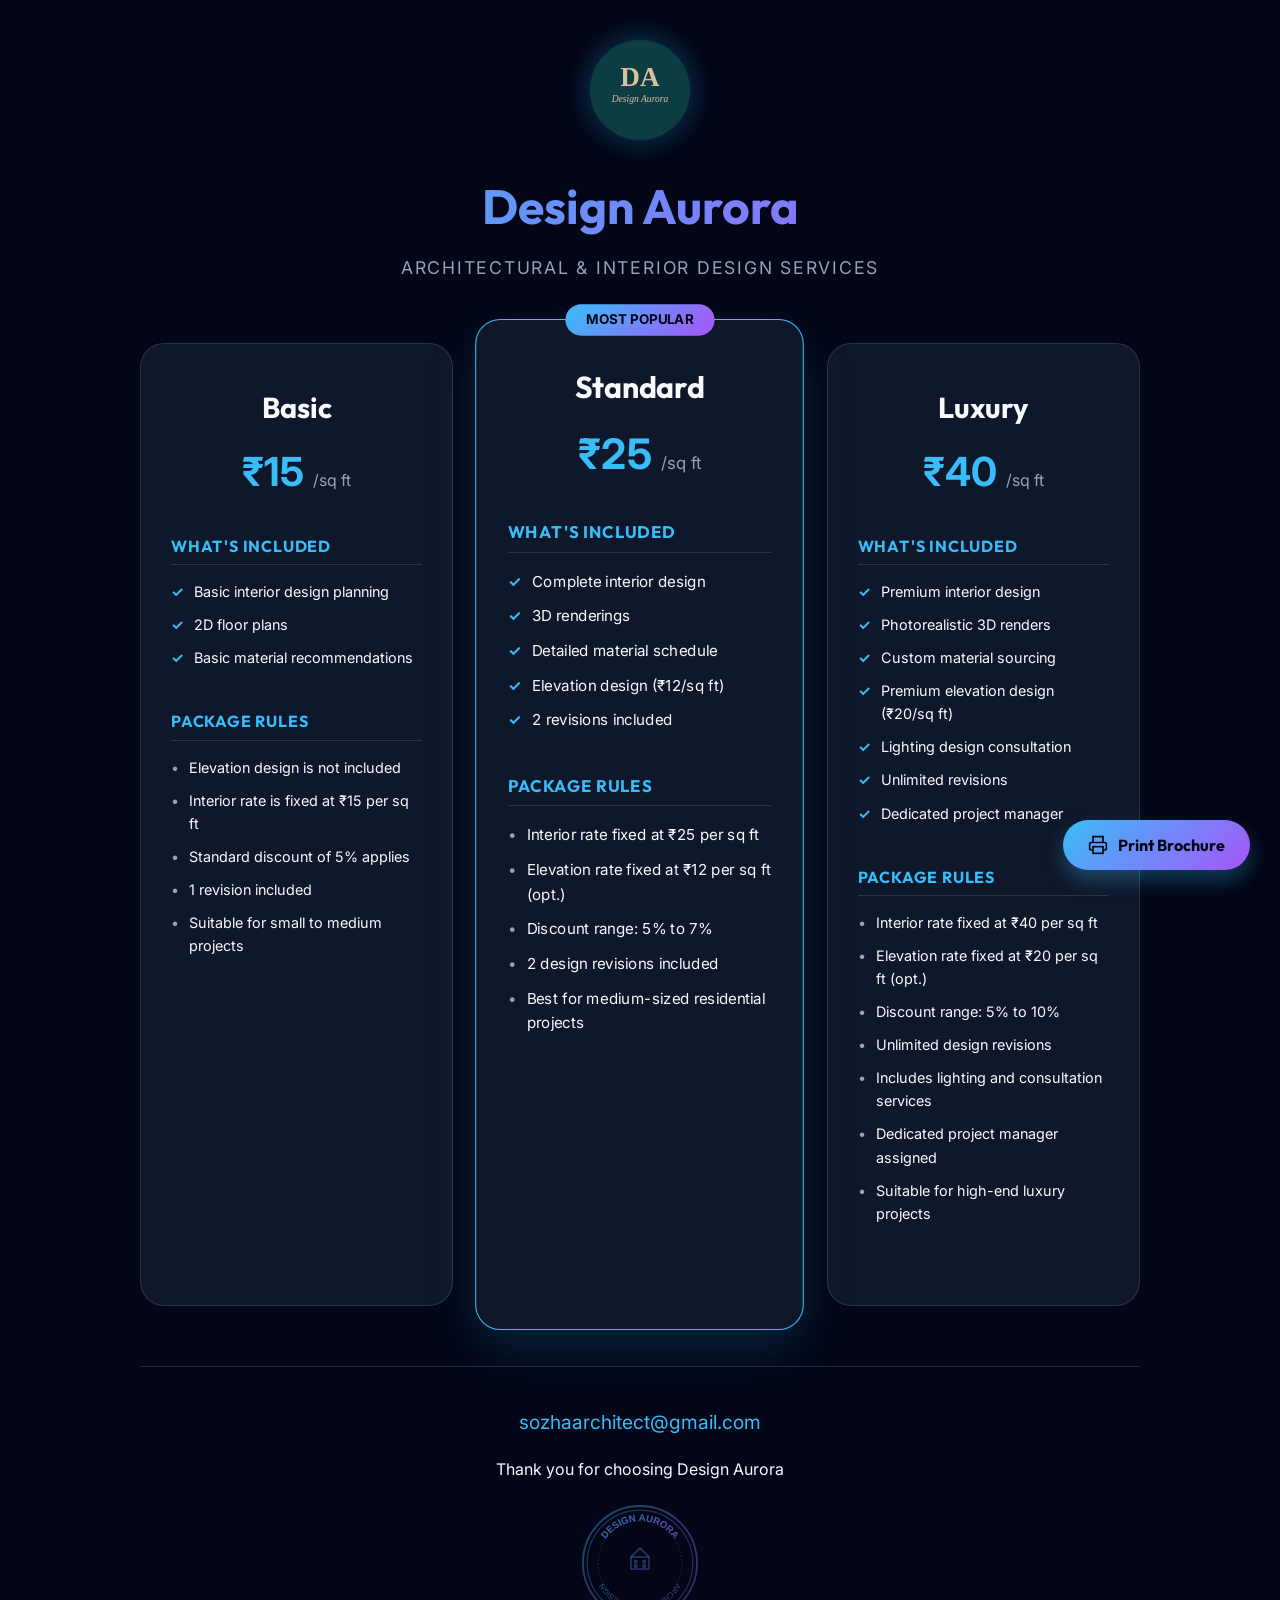
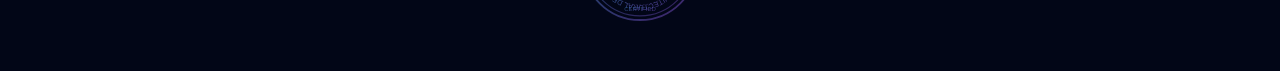
==== brochure.html @ f3044849 "Add files via upload" ====
<!DOCTYPE html>
<html lang="en">

<head>
    <meta charset="UTF-8">
    <meta name="viewport" content="width=device-width, initial-scale=1.0">
    <title>Design Service Packages | Design Aurora</title>
    <link
        href="https://fonts.googleapis.com/css2?family=Inter:wght@300;400;500;600;700&family=Outfit:wght@400;600;700&display=swap"
        rel="stylesheet">
    <style>
        :root {
            --primary: #38bdf8;
            --primary-dark: #0c4a6e;
            --secondary: #a855f7;
            --accent: #fbbf24;
            --bg: #020617;
            --card-bg: #0f172a;
            --text: #f8fafc;
            --text-soft: #94a3b8;
            --border: rgba(148, 163, 184, 0.2);
        }

        * {
            box-sizing: border-box;
            margin: 0;
            padding: 0;
        }

        body {
            font-family: 'Inter', sans-serif;
            background-color: var(--bg);
            color: var(--text);
            line-height: 1.6;
            padding: 40px 20px;
        }

        h1,
        h2,
        h3,
        h4 {
            font-family: 'Outfit', sans-serif;
            font-weight: 700;
        }

        .container {
            max-width: 1000px;
            margin: 0 auto;
        }

        .header {
            text-align: center;
            margin-bottom: 60px;
        }

        .logo {
            width: 100px;
            height: 100px;
            background: #0c3d42;
            border-radius: 50%;
            padding: 10px;
            margin-bottom: 20px;
            box-shadow: 0 0 30px rgba(56, 189, 248, 0.3);
        }

        .brand-title {
            font-size: 3rem;
            background: linear-gradient(135deg, var(--primary), var(--secondary));
            -webkit-background-clip: text;
            background-clip: text;
            -webkit-text-fill-color: transparent;
            margin-bottom: 10px;
        }

        .brand-subtitle {
            color: var(--text-soft);
            font-size: 1.1rem;
            letter-spacing: 0.1em;
            text-transform: uppercase;
        }

        .packages-grid {
            display: grid;
            grid-template-columns: repeat(3, 1fr);
            gap: 30px;
            margin-bottom: 60px;
        }

        .package-card {
            background: var(--card-bg);
            border: 1px solid var(--border);
            border-radius: 24px;
            padding: 40px 30px;
            position: relative;
            transition: transform 0.3s ease, box-shadow 0.3s ease;
            display: flex;
            flex-direction: column;
        }

        .package-card.featured {
            border-color: var(--primary);
            box-shadow: 0 20px 50px rgba(56, 189, 248, 0.15);
            transform: scale(1.05);
            z-index: 1;
        }

        .package-badge {
            position: absolute;
            top: -15px;
            left: 50%;
            transform: translateX(-50%);
            background: linear-gradient(135deg, var(--primary), var(--secondary));
            color: var(--bg);
            padding: 5px 20px;
            border-radius: 20px;
            font-size: 0.8rem;
            font-weight: 700;
            text-transform: uppercase;
        }

        .package-name {
            font-size: 1.8rem;
            margin-bottom: 10px;
            text-align: center;
        }

        .package-price {
            font-size: 2.5rem;
            font-weight: 700;
            text-align: center;
            margin-bottom: 30px;
            color: var(--primary);
        }

        .package-price span {
            font-size: 1rem;
            color: var(--text-soft);
            font-weight: 400;
        }

        .section-title {
            font-size: 1rem;
            color: var(--primary);
            text-transform: uppercase;
            letter-spacing: 0.05em;
            margin-bottom: 15px;
            border-bottom: 1px solid var(--border);
            padding-bottom: 5px;
        }

        .features-list,
        .rules-list {
            list-style: none;
            margin-bottom: 30px;
        }

        .features-list li,
        .rules-list li {
            font-size: 0.9rem;
            margin-bottom: 10px;
            display: flex;
            align-items: flex-start;
            gap: 10px;
        }

        .features-list li::before {
            content: '✓';
            color: var(--primary);
            font-weight: 700;
        }

        .rules-list li::before {
            content: '•';
            color: var(--text-soft);
        }

        .footer-info {
            text-align: center;
            padding-top: 40px;
            border-top: 1px solid var(--border);
        }

        .contact-email {
            font-size: 1.2rem;
            color: var(--primary);
            margin-bottom: 20px;
        }

        .stamp {
            width: 120px;
            margin-top: 20px;
            opacity: 0.8;
        }

        @media (max-width: 900px) {
            .packages-grid {
                grid-template-columns: 1fr;
                gap: 40px;
            }

            .package-card.featured {
                transform: none;
            }
        }

        @media print {
            @page {
                size: A4 landscape;
                margin: 10mm;
            }

            body {
                background-color: white;
                color: black;
                padding: 0;
                -webkit-print-color-adjust: exact;
                print-color-adjust: exact;
            }

            .container {
                max-width: 100%;
                margin: 0;
            }

            .header {
                margin-bottom: 30px;
            }

            .packages-grid {
                display: grid !important;
                grid-template-columns: repeat(3, 1fr) !important;
                gap: 20px !important;
                margin-bottom: 30px;
            }

            .package-card {
                background: #f8fafc !important;
                border: 1px solid #e2e8f0 !important;
                break-inside: avoid;
                padding: 30px 20px !important;
                transform: none !important;
                box-shadow: none !important;
            }

            .brand-title {
                -webkit-text-fill-color: #0c4a6e !important;
                color: #0c4a6e !important;
                background: none !important;
                font-size: 2.5rem;
            }

            .package-price {
                color: #38bdf8 !important;
            }

            .package-badge {
                background: #38bdf8 !important;
                color: white !important;
                border: none;
            }

            .logo {
                box-shadow: none !important;
                background: #0c3d42 !important;
                -webkit-print-color-adjust: exact;
                print-color-adjust: exact;
            }

            .print-button {
                display: none !important;
            }
        }

        /* Interactive Print Button */
        .print-button {
            position: fixed;
            bottom: 30px;
            right: 30px;
            background: linear-gradient(135deg, var(--primary), var(--secondary));
            color: var(--bg);
            border: none;
            padding: 15px 25px;
            border-radius: 50px;
            font-family: 'Outfit', sans-serif;
            font-weight: 700;
            font-size: 1rem;
            cursor: pointer;
            box-shadow: 0 10px 20px rgba(56, 189, 248, 0.3);
            display: flex;
            align-items: center;
            gap: 10px;
            z-index: 100;
            transition: transform 0.2s;
        }

        .print-button:hover {
            transform: scale(1.05);
        }

        .print-button svg {
            width: 20px;
            height: 20px;
        }
    </style>
</head>

<body>
    <div class="container">
        <header class="header">
            <img src="logo.svg" alt="Design Aurora" class="logo">
            <h1 class="brand-title">Design Aurora</h1>
            <p class="brand-subtitle">Architectural & Interior Design Services</p>
        </header>

        <div class="packages-grid">
            <!-- Basic Package -->
            <div class="package-card">
                <h2 class="package-name">Basic</h2>
                <div class="package-price">₹15 <span>/sq ft</span></div>

                <h3 class="section-title">What's Included</h3>
                <ul class="features-list">
                    <li>Basic interior design planning</li>
                    <li>2D floor plans</li>
                    <li>Basic material recommendations</li>
                </ul>

                <h3 class="section-title">Package Rules</h3>
                <ul class="rules-list">
                    <li>Elevation design is not included</li>
                    <li>Interior rate is fixed at ₹15 per sq ft</li>
                    <li>Standard discount of 5% applies</li>
                    <li>1 revision included</li>
                    <li>Suitable for small to medium projects</li>
                </ul>
            </div>

            <!-- Standard Package -->
            <div class="package-card featured">
                <div class="package-badge">Most Popular</div>
                <h2 class="package-name">Standard</h2>
                <div class="package-price">₹25 <span>/sq ft</span></div>

                <h3 class="section-title">What's Included</h3>
                <ul class="features-list">
                    <li>Complete interior design</li>
                    <li>3D renderings</li>
                    <li>Detailed material schedule</li>
                    <li>Elevation design (₹12/sq ft)</li>
                    <li>2 revisions included</li>
                </ul>

                <h3 class="section-title">Package Rules</h3>
                <ul class="rules-list">
                    <li>Interior rate fixed at ₹25 per sq ft</li>
                    <li>Elevation rate fixed at ₹12 per sq ft (opt.)</li>
                    <li>Discount range: 5% to 7%</li>
                    <li>2 design revisions included</li>
                    <li>Best for medium-sized residential projects</li>
                </ul>
            </div>

            <!-- Luxury Package -->
            <div class="package-card">
                <h2 class="package-name">Luxury</h2>
                <div class="package-price">₹40 <span>/sq ft</span></div>

                <h3 class="section-title">What's Included</h3>
                <ul class="features-list">
                    <li>Premium interior design</li>
                    <li>Photorealistic 3D renders</li>
                    <li>Custom material sourcing</li>
                    <li>Premium elevation design (₹20/sq ft)</li>
                    <li>Lighting design consultation</li>
                    <li>Unlimited revisions</li>
                    <li>Dedicated project manager</li>
                </ul>

                <h3 class="section-title">Package Rules</h3>
                <ul class="rules-list">
                    <li>Interior rate fixed at ₹40 per sq ft</li>
                    <li>Elevation rate fixed at ₹20 per sq ft (opt.)</li>
                    <li>Discount range: 5% to 10%</li>
                    <li>Unlimited design revisions</li>
                    <li>Includes lighting and consultation services</li>
                    <li>Dedicated project manager assigned</li>
                    <li>Suitable for high-end luxury projects</li>
                </ul>
            </div>
        </div>

        <footer class="footer-info">
            <p class="contact-email">sozhaarchitect@gmail.com</p>
            <p>Thank you for choosing Design Aurora</p>
            <img src="stamp.svg" alt="Official Stamp" class="stamp">
        </footer>
    </div>
    <button class="print-button" onclick="window.print()">
        <svg viewBox="0 0 24 24" fill="none" stroke="currentColor" stroke-width="2">
            <polyline points="6 9 6 2 18 2 18 9"></polyline>
            <path d="M6 18H4a2 2 0 0 1-2-2v-5a2 2 0 0 1 2-2h16a2 2 0 0 1 2 2v5a2 2 0 0 1-2 2h-2"></path>
            <rect x="6" y="14" width="12" height="8"></rect>
        </svg>
        Print Brochure
    </button>
</body>

</html>
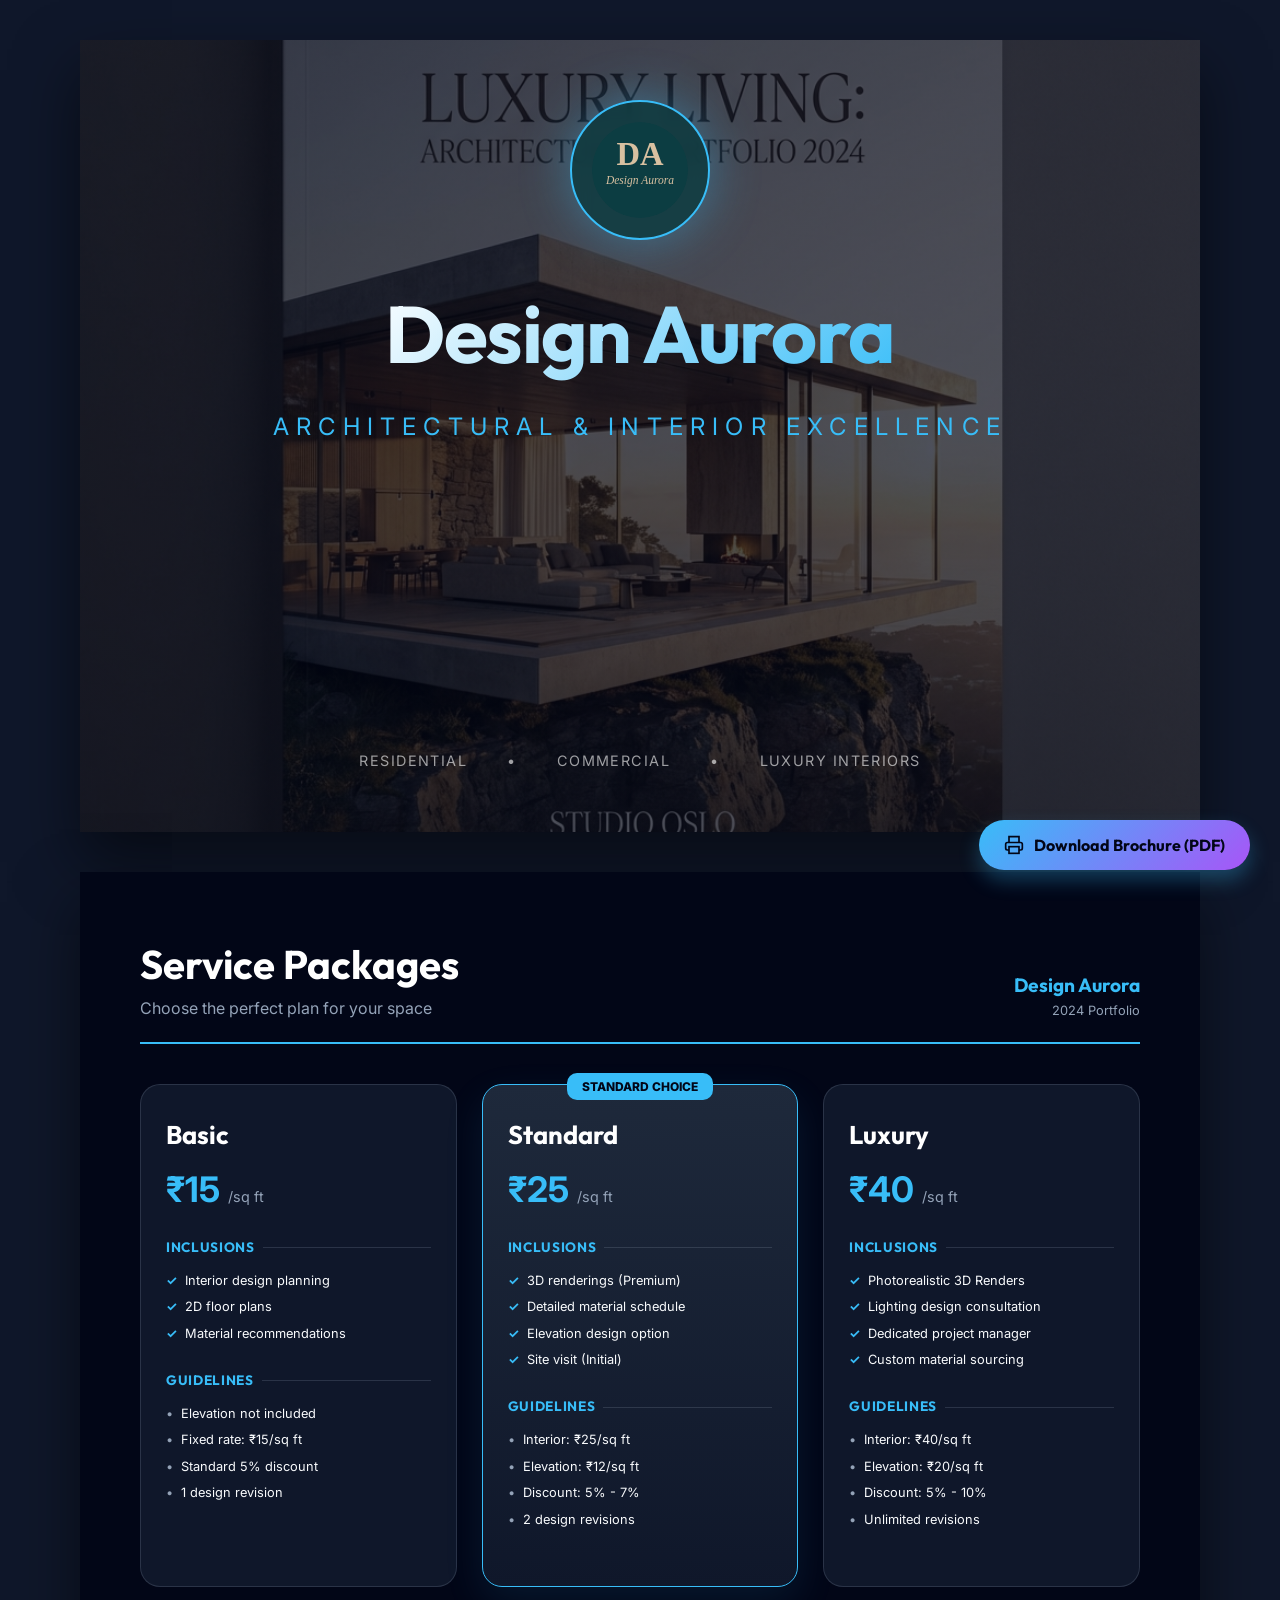
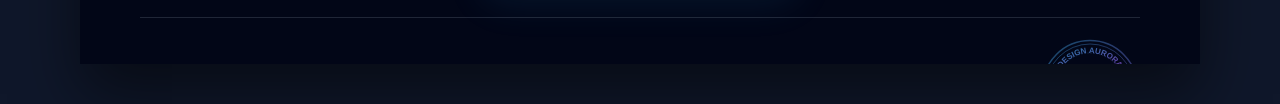
==== commit 9cf6b0bc: "Add files via upload" ====
--- a/brochure.html
+++ b/brochure.html
@@ -19,6 +19,8 @@
             --text: #f8fafc;
             --text-soft: #94a3b8;
             --border: rgba(148, 163, 184, 0.2);
+            --page-width: 1120px;
+            /* Optimized for landscape ratio */
         }
 
         * {
@@ -29,10 +31,9 @@
 
         body {
             font-family: 'Inter', sans-serif;
-            background-color: var(--bg);
+            background-color: #0f172a;
             color: var(--text);
             line-height: 1.6;
-            padding: 40px 20px;
         }
 
         h1,
@@ -43,124 +44,193 @@
             font-weight: 700;
         }
 
-        .container {
-            max-width: 1000px;
-            margin: 0 auto;
-        }
-
-        .header {
+        /* Page Structure */
+        .page {
+            width: var(--page-width);
+            height: 792px;
+            /* Fixed height for A4 Landscape ratio */
+            margin: 40px auto;
+            background-color: var(--bg);
+            position: relative;
+            overflow: hidden;
+            box-shadow: 0 30px 60px rgba(0, 0, 0, 0.5);
+            display: flex;
+            flex-direction: column;
+        }
+
+        /* Page 1: Cover */
+        .cover-page {
+            background: linear-gradient(rgba(2, 6, 23, 0.7), rgba(2, 6, 23, 0.7)), url('cover.png');
+            background-size: cover;
+            background-position: center;
+            display: flex;
+            flex-direction: column;
+            justify-content: center;
+            align-items: center;
             text-align: center;
-            margin-bottom: 60px;
-        }
-
-        .logo {
-            width: 100px;
-            height: 100px;
-            background: #0c3d42;
+            color: white;
+            padding: 60px;
+        }
+
+        .cover-logo {
+            width: 140px;
+            height: 140px;
+            background: rgba(12, 61, 66, 0.8);
+            backdrop-filter: blur(10px);
             border-radius: 50%;
-            padding: 10px;
-            margin-bottom: 20px;
-            box-shadow: 0 0 30px rgba(56, 189, 248, 0.3);
-        }
-
-        .brand-title {
-            font-size: 3rem;
-            background: linear-gradient(135deg, var(--primary), var(--secondary));
+            padding: 20px;
+            margin-bottom: 30px;
+            border: 2px solid var(--primary);
+            box-shadow: 0 0 50px rgba(56, 189, 248, 0.4);
+        }
+
+        .cover-title {
+            font-size: 5rem;
+            margin-bottom: 10px;
+            background: linear-gradient(135deg, #fff, var(--primary));
             -webkit-background-clip: text;
             background-clip: text;
             -webkit-text-fill-color: transparent;
-            margin-bottom: 10px;
-        }
-
-        .brand-subtitle {
-            color: var(--text-soft);
-            font-size: 1.1rem;
+            letter-spacing: -0.02em;
+        }
+
+        .cover-subtitle {
+            font-size: 1.5rem;
+            color: var(--primary);
+            text-transform: uppercase;
+            letter-spacing: 0.3em;
+            font-weight: 400;
+            margin-bottom: 40px;
+        }
+
+        .cover-footer {
+            margin-top: auto;
+            display: flex;
+            gap: 40px;
+            font-size: 0.9rem;
+            color: rgba(255, 255, 255, 0.6);
             letter-spacing: 0.1em;
             text-transform: uppercase;
+        }
+
+        /* Page 2: Content */
+        .content-page {
+            padding: 60px;
+            justify-content: flex-start;
+        }
+
+        .content-header {
+            text-align: left;
+            margin-bottom: 40px;
+            border-bottom: 2px solid var(--primary);
+            padding-bottom: 20px;
+            display: flex;
+            justify-content: space-between;
+            align-items: flex-end;
+        }
+
+        .content-header h2 {
+            font-size: 2.5rem;
+            color: white;
+        }
+
+        .content-header .brand-small {
+            text-align: right;
+        }
+
+        .content-header .brand-small h3 {
+            color: var(--primary);
+            font-size: 1.2rem;
         }
 
         .packages-grid {
             display: grid;
             grid-template-columns: repeat(3, 1fr);
-            gap: 30px;
-            margin-bottom: 60px;
+            gap: 25px;
+            flex-grow: 1;
         }
 
         .package-card {
             background: var(--card-bg);
             border: 1px solid var(--border);
-            border-radius: 24px;
-            padding: 40px 30px;
+            border-radius: 20px;
+            padding: 30px 25px;
             position: relative;
-            transition: transform 0.3s ease, box-shadow 0.3s ease;
             display: flex;
             flex-direction: column;
+            transition: transform 0.3s ease;
         }
 
         .package-card.featured {
             border-color: var(--primary);
-            box-shadow: 0 20px 50px rgba(56, 189, 248, 0.15);
-            transform: scale(1.05);
-            z-index: 1;
+            background: linear-gradient(to bottom, #1e293b, #0f172a);
+            box-shadow: 0 15px 40px rgba(56, 189, 248, 0.1);
         }
 
         .package-badge {
             position: absolute;
-            top: -15px;
+            top: -12px;
             left: 50%;
             transform: translateX(-50%);
-            background: linear-gradient(135deg, var(--primary), var(--secondary));
+            background: var(--primary);
             color: var(--bg);
-            padding: 5px 20px;
-            border-radius: 20px;
-            font-size: 0.8rem;
+            padding: 4px 15px;
+            border-radius: 10px;
+            font-size: 0.75rem;
+            font-weight: 800;
+            text-transform: uppercase;
+        }
+
+        .package-name {
+            font-size: 1.6rem;
+            margin-bottom: 5px;
+            color: white;
+        }
+
+        .package-price {
+            font-size: 2.2rem;
             font-weight: 700;
-            text-transform: uppercase;
-        }
-
-        .package-name {
-            font-size: 1.8rem;
-            margin-bottom: 10px;
-            text-align: center;
-        }
-
-        .package-price {
-            font-size: 2.5rem;
-            font-weight: 700;
-            text-align: center;
-            margin-bottom: 30px;
+            margin-bottom: 20px;
             color: var(--primary);
         }
 
         .package-price span {
-            font-size: 1rem;
+            font-size: 0.9rem;
             color: var(--text-soft);
             font-weight: 400;
         }
 
         .section-title {
-            font-size: 1rem;
+            font-size: 0.85rem;
             color: var(--primary);
             text-transform: uppercase;
             letter-spacing: 0.05em;
-            margin-bottom: 15px;
-            border-bottom: 1px solid var(--border);
-            padding-bottom: 5px;
+            margin-bottom: 12px;
+            display: flex;
+            align-items: center;
+            gap: 8px;
+        }
+
+        .section-title::after {
+            content: '';
+            flex-grow: 1;
+            height: 1px;
+            background: var(--border);
         }
 
         .features-list,
         .rules-list {
             list-style: none;
-            margin-bottom: 30px;
+            margin-bottom: 20px;
         }
 
         .features-list li,
         .rules-list li {
-            font-size: 0.9rem;
-            margin-bottom: 10px;
+            font-size: 0.8rem;
+            margin-bottom: 6px;
             display: flex;
             align-items: flex-start;
-            gap: 10px;
+            gap: 8px;
         }
 
         .features-list li::before {
@@ -175,95 +245,55 @@
         }
 
         .footer-info {
-            text-align: center;
-            padding-top: 40px;
+            margin-top: 30px;
+            padding-top: 20px;
             border-top: 1px solid var(--border);
+            display: flex;
+            justify-content: space-between;
+            align-items: center;
+        }
+
+        .contact-details {
+            font-size: 0.9rem;
         }
 
         .contact-email {
-            font-size: 1.2rem;
-            color: var(--primary);
-            margin-bottom: 20px;
+            color: var(--primary);
+            font-weight: 600;
         }
 
         .stamp {
-            width: 120px;
-            margin-top: 20px;
+            width: 100px;
             opacity: 0.8;
         }
 
-        @media (max-width: 900px) {
-            .packages-grid {
-                grid-template-columns: 1fr;
-                gap: 40px;
-            }
-
-            .package-card.featured {
-                transform: none;
-            }
-        }
-
+        /* Print Specifics */
         @media print {
             @page {
                 size: A4 landscape;
-                margin: 10mm;
+                margin: 0;
             }
 
             body {
-                background-color: white;
-                color: black;
+                background: white;
+                margin: 0;
                 padding: 0;
+            }
+
+            .page {
+                margin: 0;
+                width: 100%;
+                height: 100vh;
+                box-shadow: none;
+                break-after: page;
                 -webkit-print-color-adjust: exact;
                 print-color-adjust: exact;
             }
 
-            .container {
-                max-width: 100%;
-                margin: 0;
-            }
-
-            .header {
-                margin-bottom: 30px;
-            }
-
-            .packages-grid {
-                display: grid !important;
-                grid-template-columns: repeat(3, 1fr) !important;
-                gap: 20px !important;
-                margin-bottom: 30px;
-            }
-
-            .package-card {
-                background: #f8fafc !important;
-                border: 1px solid #e2e8f0 !important;
-                break-inside: avoid;
-                padding: 30px 20px !important;
-                transform: none !important;
-                box-shadow: none !important;
-            }
-
-            .brand-title {
-                -webkit-text-fill-color: #0c4a6e !important;
-                color: #0c4a6e !important;
-                background: none !important;
-                font-size: 2.5rem;
-            }
-
-            .package-price {
-                color: #38bdf8 !important;
-            }
-
-            .package-badge {
-                background: #38bdf8 !important;
-                color: white !important;
-                border: none;
-            }
-
-            .logo {
-                box-shadow: none !important;
-                background: #0c3d42 !important;
-                -webkit-print-color-adjust: exact;
-                print-color-adjust: exact;
+            .cover-page {
+                background: linear-gradient(rgba(2, 6, 23, 0.75), rgba(2, 6, 23, 0.75)), url('cover.png') !important;
+                background-size: cover !important;
+                background-position: center !important;
             }
 
             .print-button {
@@ -290,11 +320,12 @@
             align-items: center;
             gap: 10px;
             z-index: 100;
-            transition: transform 0.2s;
+            transition: all 0.3s ease;
         }
 
         .print-button:hover {
-            transform: scale(1.05);
+            transform: scale(1.05) translateY(-5px);
+            box-shadow: 0 15px 30px rgba(56, 189, 248, 0.5);
         }
 
         .print-button svg {
@@ -305,11 +336,32 @@
 </head>
 
 <body>
-    <div class="container">
-        <header class="header">
-            <img src="logo.svg" alt="Design Aurora" class="logo">
-            <h1 class="brand-title">Design Aurora</h1>
-            <p class="brand-subtitle">Architectural & Interior Design Services</p>
+    <!-- Page 1: Cover -->
+    <div class="page cover-page">
+        <img src="logo.svg" alt="Design Aurora" class="cover-logo">
+        <h1 class="cover-title">Design Aurora</h1>
+        <p class="cover-subtitle">Architectural & Interior Excellence</p>
+
+        <div class="cover-footer">
+            <span>Residential</span>
+            <span>•</span>
+            <span>Commercial</span>
+            <span>•</span>
+            <span>Luxury Interiors</span>
+        </div>
+    </div>
+
+    <!-- Page 2: Service Packages -->
+    <div class="page content-page">
+        <header class="content-header">
+            <div>
+                <h2>Service Packages</h2>
+                <p style="color: var(--text-soft);">Choose the perfect plan for your space</p>
+            </div>
+            <div class="brand-small">
+                <h3>Design Aurora</h3>
+                <p style="font-size: 0.8rem; color: var(--text-soft);">2024 Portfolio</p>
+            </div>
         </header>
 
         <div class="packages-grid">
@@ -318,45 +370,42 @@
                 <h2 class="package-name">Basic</h2>
                 <div class="package-price">₹15 <span>/sq ft</span></div>
 
-                <h3 class="section-title">What's Included</h3>
+                <h3 class="section-title">Inclusions</h3>
                 <ul class="features-list">
-                    <li>Basic interior design planning</li>
+                    <li>Interior design planning</li>
                     <li>2D floor plans</li>
-                    <li>Basic material recommendations</li>
-                </ul>
-
-                <h3 class="section-title">Package Rules</h3>
+                    <li>Material recommendations</li>
+                </ul>
+
+                <h3 class="section-title">Guidelines</h3>
                 <ul class="rules-list">
-                    <li>Elevation design is not included</li>
-                    <li>Interior rate is fixed at ₹15 per sq ft</li>
-                    <li>Standard discount of 5% applies</li>
-                    <li>1 revision included</li>
-                    <li>Suitable for small to medium projects</li>
+                    <li>Elevation not included</li>
+                    <li>Fixed rate: ₹15/sq ft</li>
+                    <li>Standard 5% discount</li>
+                    <li>1 design revision</li>
                 </ul>
             </div>
 
             <!-- Standard Package -->
             <div class="package-card featured">
-                <div class="package-badge">Most Popular</div>
+                <div class="package-badge">Standard Choice</div>
                 <h2 class="package-name">Standard</h2>
                 <div class="package-price">₹25 <span>/sq ft</span></div>
 
-                <h3 class="section-title">What's Included</h3>
+                <h3 class="section-title">Inclusions</h3>
                 <ul class="features-list">
-                    <li>Complete interior design</li>
-                    <li>3D renderings</li>
+                    <li>3D renderings (Premium)</li>
                     <li>Detailed material schedule</li>
-                    <li>Elevation design (₹12/sq ft)</li>
-                    <li>2 revisions included</li>
-                </ul>
-
-                <h3 class="section-title">Package Rules</h3>
+                    <li>Elevation design option</li>
+                    <li>Site visit (Initial)</li>
+                </ul>
+
+                <h3 class="section-title">Guidelines</h3>
                 <ul class="rules-list">
-                    <li>Interior rate fixed at ₹25 per sq ft</li>
-                    <li>Elevation rate fixed at ₹12 per sq ft (opt.)</li>
-                    <li>Discount range: 5% to 7%</li>
-                    <li>2 design revisions included</li>
-                    <li>Best for medium-sized residential projects</li>
+                    <li>Interior: ₹25/sq ft</li>
+                    <li>Elevation: ₹12/sq ft</li>
+                    <li>Discount: 5% - 7%</li>
+                    <li>2 design revisions</li>
                 </ul>
             </div>
 
@@ -365,43 +414,42 @@
                 <h2 class="package-name">Luxury</h2>
                 <div class="package-price">₹40 <span>/sq ft</span></div>
 
-                <h3 class="section-title">What's Included</h3>
+                <h3 class="section-title">Inclusions</h3>
                 <ul class="features-list">
-                    <li>Premium interior design</li>
-                    <li>Photorealistic 3D renders</li>
+                    <li>Photorealistic 3D Renders</li>
+                    <li>Lighting design consultation</li>
+                    <li>Dedicated project manager</li>
                     <li>Custom material sourcing</li>
-                    <li>Premium elevation design (₹20/sq ft)</li>
-                    <li>Lighting design consultation</li>
+                </ul>
+
+                <h3 class="section-title">Guidelines</h3>
+                <ul class="rules-list">
+                    <li>Interior: ₹40/sq ft</li>
+                    <li>Elevation: ₹20/sq ft</li>
+                    <li>Discount: 5% - 10%</li>
                     <li>Unlimited revisions</li>
-                    <li>Dedicated project manager</li>
-                </ul>
-
-                <h3 class="section-title">Package Rules</h3>
-                <ul class="rules-list">
-                    <li>Interior rate fixed at ₹40 per sq ft</li>
-                    <li>Elevation rate fixed at ₹20 per sq ft (opt.)</li>
-                    <li>Discount range: 5% to 10%</li>
-                    <li>Unlimited design revisions</li>
-                    <li>Includes lighting and consultation services</li>
-                    <li>Dedicated project manager assigned</li>
-                    <li>Suitable for high-end luxury projects</li>
                 </ul>
             </div>
         </div>
 
         <footer class="footer-info">
-            <p class="contact-email">sozhaarchitect@gmail.com</p>
-            <p>Thank you for choosing Design Aurora</p>
-            <img src="stamp.svg" alt="Official Stamp" class="stamp">
+            <div class="contact-details">
+                <p>Contact us: <span class="contact-email">sozhaarchitect@gmail.com</span></p>
+                <p style="color: var(--text-soft); font-size: 0.8rem;">www.designaurora.com (Coming Soon)</p>
+            </div>
+            <div>
+                <img src="stamp.svg" alt="Official Stamp" class="stamp">
+            </div>
         </footer>
     </div>
+
     <button class="print-button" onclick="window.print()">
         <svg viewBox="0 0 24 24" fill="none" stroke="currentColor" stroke-width="2">
             <polyline points="6 9 6 2 18 2 18 9"></polyline>
             <path d="M6 18H4a2 2 0 0 1-2-2v-5a2 2 0 0 1 2-2h16a2 2 0 0 1 2 2v5a2 2 0 0 1-2 2h-2"></path>
             <rect x="6" y="14" width="12" height="8"></rect>
         </svg>
-        Print Brochure
+        Download Brochure (PDF)
     </button>
 </body>
 
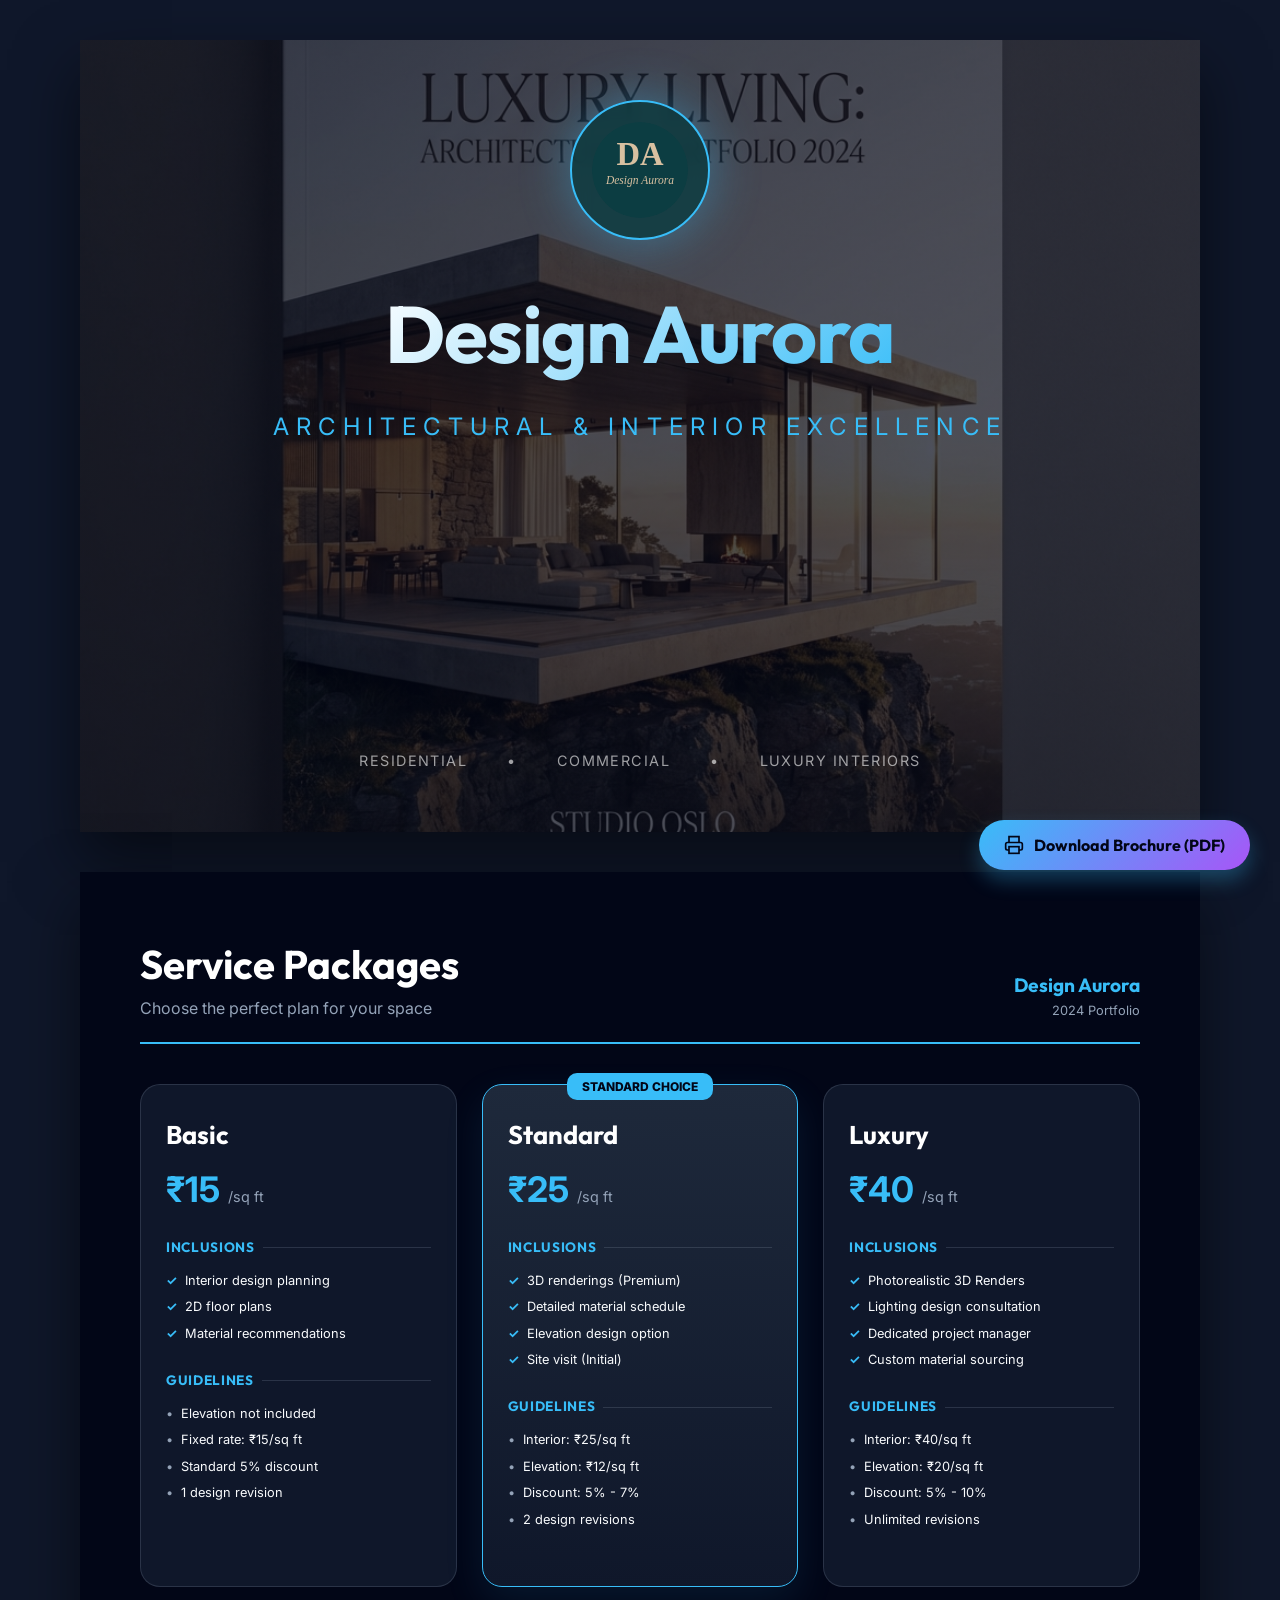
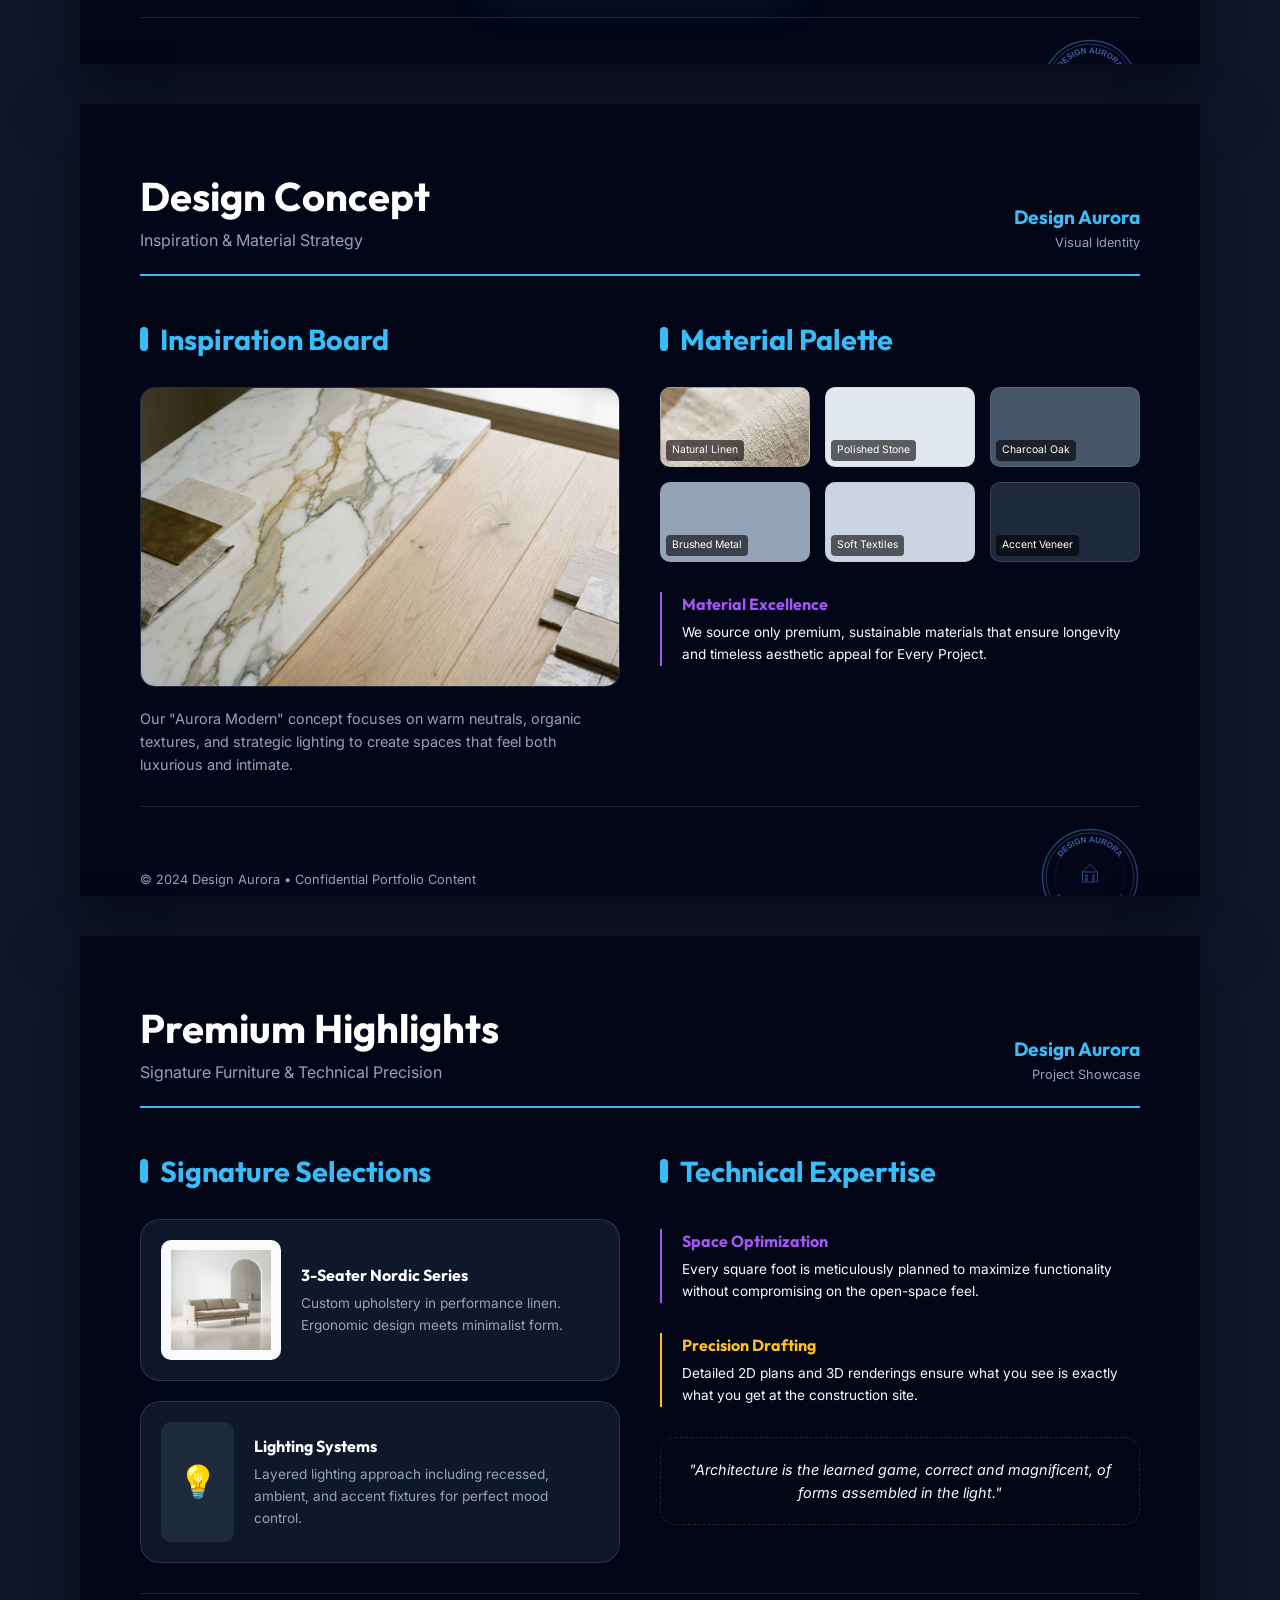
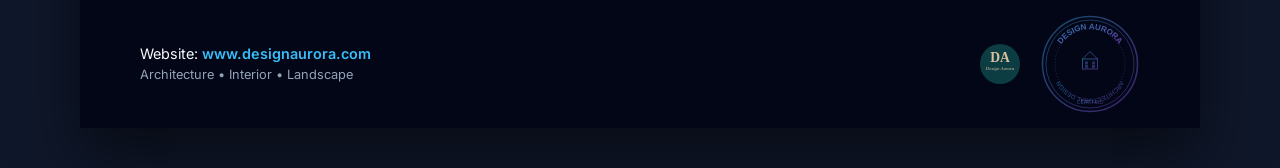
==== commit 9a401755: "Add files via upload" ====
--- a/brochure.html
+++ b/brochure.html
@@ -332,6 +332,126 @@
             width: 20px;
             height: 20px;
         }
+
+        /* New Portfolio Pages Styles */
+        .portfolio-page {
+            padding: 60px;
+        }
+
+        .portfolio-grid {
+            display: grid;
+            grid-template-columns: 1fr 1fr;
+            gap: 40px;
+            flex-grow: 1;
+        }
+
+        .portfolio-section {
+            display: flex;
+            flex-direction: column;
+            gap: 20px;
+        }
+
+        .portfolio-title {
+            font-size: 1.8rem;
+            color: var(--primary);
+            margin-bottom: 5px;
+            display: flex;
+            align-items: center;
+            gap: 12px;
+        }
+
+        .portfolio-title::before {
+            content: '';
+            width: 8px;
+            height: 24px;
+            background: var(--primary);
+            border-radius: 4px;
+        }
+
+        .mood-board {
+            border: 1px solid var(--border);
+            border-radius: 15px;
+            overflow: hidden;
+            height: 300px;
+            background: rgba(148, 163, 184, 0.05);
+            position: relative;
+        }
+
+        .mood-board img {
+            width: 100%;
+            height: 100%;
+            object-fit: cover;
+        }
+
+        .material-swatches {
+            display: grid;
+            grid-template-columns: repeat(3, 1fr);
+            gap: 15px;
+        }
+
+        .swatch {
+            height: 80px;
+            border-radius: 10px;
+            border: 1px solid var(--border);
+            position: relative;
+            overflow: hidden;
+        }
+
+        .swatch-label {
+            position: absolute;
+            bottom: 5px;
+            left: 5px;
+            font-size: 0.65rem;
+            background: rgba(0, 0, 0, 0.6);
+            padding: 2px 6px;
+            border-radius: 4px;
+            color: white;
+        }
+
+        .furniture-display {
+            background: var(--card-bg);
+            border: 1px solid var(--border);
+            border-radius: 20px;
+            padding: 20px;
+            display: flex;
+            align-items: center;
+            gap: 20px;
+        }
+
+        .furniture-img {
+            width: 120px;
+            height: 120px;
+            object-fit: contain;
+            background: #f8fafc;
+            border-radius: 10px;
+            padding: 10px;
+        }
+
+        .furniture-info h4 {
+            color: white;
+            margin-bottom: 5px;
+        }
+
+        .furniture-info p {
+            font-size: 0.85rem;
+            color: var(--text-soft);
+        }
+
+        .technical-highlight {
+            border-left: 2px solid var(--secondary);
+            padding-left: 20px;
+            margin-top: 10px;
+        }
+
+        .technical-highlight h4 {
+            color: var(--secondary);
+            font-size: 1rem;
+            margin-bottom: 5px;
+        }
+
+        .technical-highlight p {
+            font-size: 0.85rem;
+        }
     </style>
 </head>
 
@@ -438,6 +558,141 @@
                 <p style="color: var(--text-soft); font-size: 0.8rem;">www.designaurora.com (Coming Soon)</p>
             </div>
             <div>
+                <img src="stamp.svg" alt="Official Stamp" class="stamp">
+            </div>
+        </footer>
+    </div>
+
+    <!-- Page 3: Design Concept -->
+    <div class="page portfolio-page">
+        <header class="content-header">
+            <div>
+                <h2>Design Concept</h2>
+                <p style="color: var(--text-soft);">Inspiration & Material Strategy</p>
+            </div>
+            <div class="brand-small">
+                <h3>Design Aurora</h3>
+                <p style="font-size: 0.8rem; color: var(--text-soft);">Visual Identity</p>
+            </div>
+        </header>
+
+        <div class="portfolio-grid">
+            <div class="portfolio-section">
+                <h3 class="portfolio-title">Inspiration Board</h3>
+                <div class="mood-board">
+                    <img src="inspiration_mood.png" alt="Inspiration Mood">
+                </div>
+                <p style="font-size: 0.9rem; color: var(--text-soft);">
+                    Our "Aurora Modern" concept focuses on warm neutrals, organic textures, and strategic lighting to
+                    create spaces that feel both luxurious and intimate.
+                </p>
+            </div>
+
+            <div class="portfolio-section">
+                <h3 class="portfolio-title">Material Palette</h3>
+                <div class="material-swatches">
+                    <div class="swatch" style="background-image: url('linen.png'); background-size: cover;">
+                        <span class="swatch-label">Natural Linen</span>
+                    </div>
+                    <div class="swatch" style="background: #e2e8f0;">
+                        <span class="swatch-label">Polished Stone</span>
+                    </div>
+                    <div class="swatch" style="background: #475569;">
+                        <span class="swatch-label">Charcoal Oak</span>
+                    </div>
+                    <div class="swatch" style="background: #94a3b8;">
+                        <span class="swatch-label">Brushed Metal</span>
+                    </div>
+                    <div class="swatch" style="background: #cbd5e1;">
+                        <span class="swatch-label">Soft Textiles</span>
+                    </div>
+                    <div class="swatch" style="background: #1e293b;">
+                        <span class="swatch-label">Accent Veneer</span>
+                    </div>
+                </div>
+                <div class="technical-highlight">
+                    <h4>Material Excellence</h4>
+                    <p>We source only premium, sustainable materials that ensure longevity and timeless aesthetic appeal
+                        for Every Project.</p>
+                </div>
+            </div>
+        </div>
+
+        <footer class="footer-info">
+            <div class="contact-details">
+                <p style="color: var(--text-soft); font-size: 0.8rem;">© 2024 Design Aurora • Confidential Portfolio
+                    Content</p>
+            </div>
+            <div>
+                <img src="stamp.svg" alt="Official Stamp" class="stamp">
+            </div>
+        </footer>
+    </div>
+
+    <!-- Page 4: Premium Portfolio -->
+    <div class="page portfolio-page">
+        <header class="content-header">
+            <div>
+                <h2>Premium Highlights</h2>
+                <p style="color: var(--text-soft);">Signature Furniture & Technical Precision</p>
+            </div>
+            <div class="brand-small">
+                <h3>Design Aurora</h3>
+                <p style="font-size: 0.8rem; color: var(--text-soft);">Project Showcase</p>
+            </div>
+        </header>
+
+        <div class="portfolio-grid">
+            <div class="portfolio-section">
+                <h3 class="portfolio-title">Signature Selections</h3>
+                <div class="furniture-display">
+                    <img src="sofa.png" alt="Signature Sofa" class="furniture-img">
+                    <div class="furniture-info">
+                        <h4>3-Seater Nordic Series</h4>
+                        <p>Custom upholstery in performance linen. Ergonomic design meets minimalist form.</p>
+                    </div>
+                </div>
+                <div class="furniture-display">
+                    <div class="furniture-img"
+                        style="display: flex; align-items: center; justify-content: center; background: #1e293b; color: var(--primary);">
+                        <span style="font-size: 2rem;">💡</span>
+                    </div>
+                    <div class="furniture-info">
+                        <h4>Lighting Systems</h4>
+                        <p>Layered lighting approach including recessed, ambient, and accent fixtures for perfect mood
+                            control.</p>
+                    </div>
+                </div>
+            </div>
+
+            <div class="portfolio-section">
+                <h3 class="portfolio-title">Technical Expertise</h3>
+                <div class="technical-highlight">
+                    <h4>Space Optimization</h4>
+                    <p>Every square foot is meticulously planned to maximize functionality without compromising on the
+                        open-space feel.</p>
+                </div>
+                <div class="technical-highlight" style="border-color: var(--accent);">
+                    <h4 style="color: var(--accent);">Precision Drafting</h4>
+                    <p>Detailed 2D plans and 3D renderings ensure what you see is exactly what you get at the
+                        construction site.</p>
+                </div>
+
+                <div
+                    style="margin-top: 10px; border-radius: 15px; border: 1px dashed var(--border); padding: 20px; text-align: center;">
+                    <p style="font-style: italic; font-size: 0.9rem;">"Architecture is the learned game, correct and
+                        magnificent, of forms assembled in the light."</p>
+                </div>
+            </div>
+        </div>
+
+        <footer class="footer-info">
+            <div class="contact-details">
+                <p>Website: <span class="contact-email">www.designaurora.com</span></p>
+                <p style="color: var(--text-soft); font-size: 0.8rem;">Architecture • Interior • Landscape</p>
+            </div>
+            <div style="display: flex; align-items: center; gap: 20px;">
+                <img src="logo.svg" alt="Design Aurora" style="width: 40px;">
                 <img src="stamp.svg" alt="Official Stamp" class="stamp">
             </div>
         </footer>
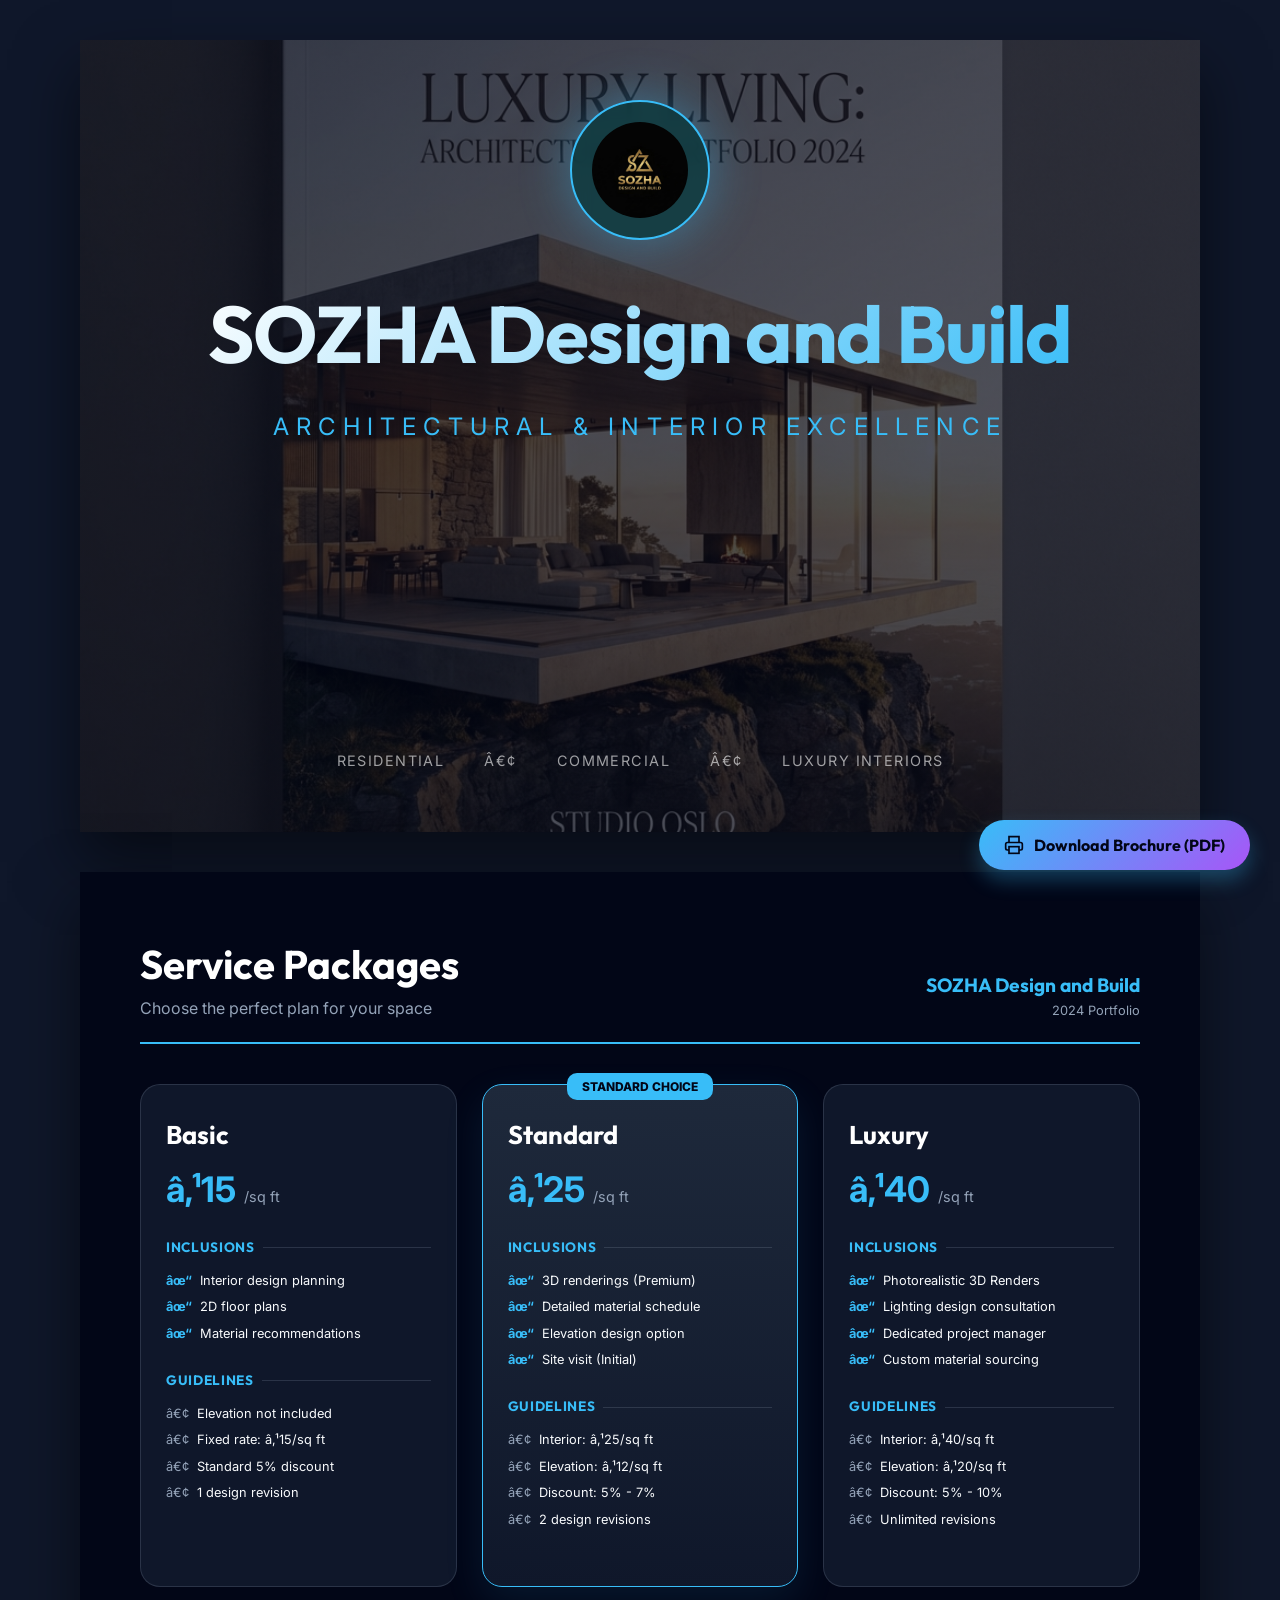
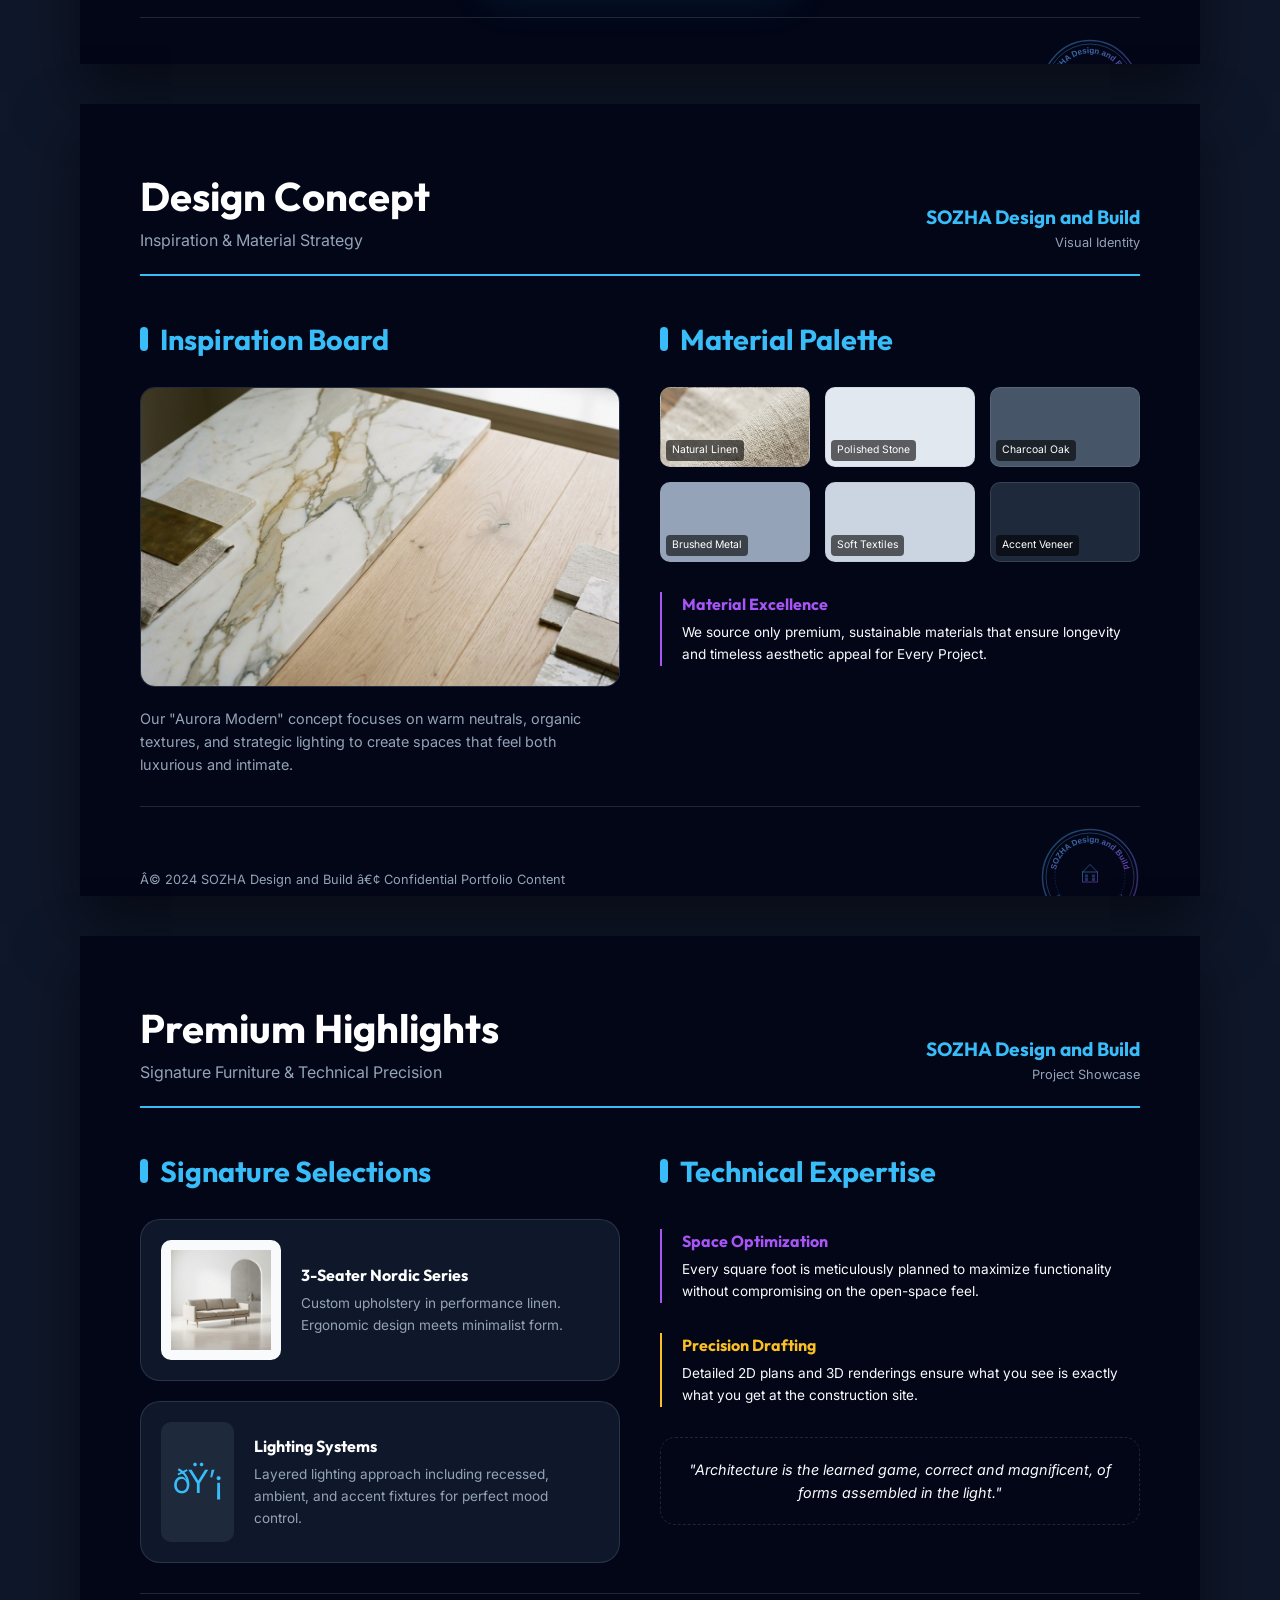
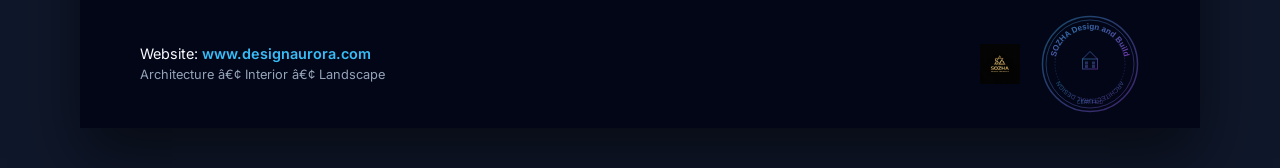
==== commit 2242e8ce: "Add files via upload" ====
--- a/brochure.html
+++ b/brochure.html
@@ -1,711 +1,711 @@
-<!DOCTYPE html>
-<html lang="en">
-
-<head>
-    <meta charset="UTF-8">
-    <meta name="viewport" content="width=device-width, initial-scale=1.0">
-    <title>Design Service Packages | Design Aurora</title>
-    <link
-        href="https://fonts.googleapis.com/css2?family=Inter:wght@300;400;500;600;700&family=Outfit:wght@400;600;700&display=swap"
-        rel="stylesheet">
-    <style>
-        :root {
-            --primary: #38bdf8;
-            --primary-dark: #0c4a6e;
-            --secondary: #a855f7;
-            --accent: #fbbf24;
-            --bg: #020617;
-            --card-bg: #0f172a;
-            --text: #f8fafc;
-            --text-soft: #94a3b8;
-            --border: rgba(148, 163, 184, 0.2);
-            --page-width: 1120px;
-            /* Optimized for landscape ratio */
-        }
-
-        * {
-            box-sizing: border-box;
-            margin: 0;
-            padding: 0;
-        }
-
-        body {
-            font-family: 'Inter', sans-serif;
-            background-color: #0f172a;
-            color: var(--text);
-            line-height: 1.6;
-        }
-
-        h1,
-        h2,
-        h3,
-        h4 {
-            font-family: 'Outfit', sans-serif;
-            font-weight: 700;
-        }
-
-        /* Page Structure */
-        .page {
-            width: var(--page-width);
-            height: 792px;
-            /* Fixed height for A4 Landscape ratio */
-            margin: 40px auto;
-            background-color: var(--bg);
-            position: relative;
-            overflow: hidden;
-            box-shadow: 0 30px 60px rgba(0, 0, 0, 0.5);
-            display: flex;
-            flex-direction: column;
-        }
-
-        /* Page 1: Cover */
-        .cover-page {
-            background: linear-gradient(rgba(2, 6, 23, 0.7), rgba(2, 6, 23, 0.7)), url('cover.png');
-            background-size: cover;
-            background-position: center;
-            display: flex;
-            flex-direction: column;
-            justify-content: center;
-            align-items: center;
-            text-align: center;
-            color: white;
-            padding: 60px;
-        }
-
-        .cover-logo {
-            width: 140px;
-            height: 140px;
-            background: rgba(12, 61, 66, 0.8);
-            backdrop-filter: blur(10px);
-            border-radius: 50%;
-            padding: 20px;
-            margin-bottom: 30px;
-            border: 2px solid var(--primary);
-            box-shadow: 0 0 50px rgba(56, 189, 248, 0.4);
-        }
-
-        .cover-title {
-            font-size: 5rem;
-            margin-bottom: 10px;
-            background: linear-gradient(135deg, #fff, var(--primary));
-            -webkit-background-clip: text;
-            background-clip: text;
-            -webkit-text-fill-color: transparent;
-            letter-spacing: -0.02em;
-        }
-
-        .cover-subtitle {
-            font-size: 1.5rem;
-            color: var(--primary);
-            text-transform: uppercase;
-            letter-spacing: 0.3em;
-            font-weight: 400;
-            margin-bottom: 40px;
-        }
-
-        .cover-footer {
-            margin-top: auto;
-            display: flex;
-            gap: 40px;
-            font-size: 0.9rem;
-            color: rgba(255, 255, 255, 0.6);
-            letter-spacing: 0.1em;
-            text-transform: uppercase;
-        }
-
-        /* Page 2: Content */
-        .content-page {
-            padding: 60px;
-            justify-content: flex-start;
-        }
-
-        .content-header {
-            text-align: left;
-            margin-bottom: 40px;
-            border-bottom: 2px solid var(--primary);
-            padding-bottom: 20px;
-            display: flex;
-            justify-content: space-between;
-            align-items: flex-end;
-        }
-
-        .content-header h2 {
-            font-size: 2.5rem;
-            color: white;
-        }
-
-        .content-header .brand-small {
-            text-align: right;
-        }
-
-        .content-header .brand-small h3 {
-            color: var(--primary);
-            font-size: 1.2rem;
-        }
-
-        .packages-grid {
-            display: grid;
-            grid-template-columns: repeat(3, 1fr);
-            gap: 25px;
-            flex-grow: 1;
-        }
-
-        .package-card {
-            background: var(--card-bg);
-            border: 1px solid var(--border);
-            border-radius: 20px;
-            padding: 30px 25px;
-            position: relative;
-            display: flex;
-            flex-direction: column;
-            transition: transform 0.3s ease;
-        }
-
-        .package-card.featured {
-            border-color: var(--primary);
-            background: linear-gradient(to bottom, #1e293b, #0f172a);
-            box-shadow: 0 15px 40px rgba(56, 189, 248, 0.1);
-        }
-
-        .package-badge {
-            position: absolute;
-            top: -12px;
-            left: 50%;
-            transform: translateX(-50%);
-            background: var(--primary);
-            color: var(--bg);
-            padding: 4px 15px;
-            border-radius: 10px;
-            font-size: 0.75rem;
-            font-weight: 800;
-            text-transform: uppercase;
-        }
-
-        .package-name {
-            font-size: 1.6rem;
-            margin-bottom: 5px;
-            color: white;
-        }
-
-        .package-price {
-            font-size: 2.2rem;
-            font-weight: 700;
-            margin-bottom: 20px;
-            color: var(--primary);
-        }
-
-        .package-price span {
-            font-size: 0.9rem;
-            color: var(--text-soft);
-            font-weight: 400;
-        }
-
-        .section-title {
-            font-size: 0.85rem;
-            color: var(--primary);
-            text-transform: uppercase;
-            letter-spacing: 0.05em;
-            margin-bottom: 12px;
-            display: flex;
-            align-items: center;
-            gap: 8px;
-        }
-
-        .section-title::after {
-            content: '';
-            flex-grow: 1;
-            height: 1px;
-            background: var(--border);
-        }
-
-        .features-list,
-        .rules-list {
-            list-style: none;
-            margin-bottom: 20px;
-        }
-
-        .features-list li,
-        .rules-list li {
-            font-size: 0.8rem;
-            margin-bottom: 6px;
-            display: flex;
-            align-items: flex-start;
-            gap: 8px;
-        }
-
-        .features-list li::before {
-            content: '✓';
-            color: var(--primary);
-            font-weight: 700;
-        }
-
-        .rules-list li::before {
-            content: '•';
-            color: var(--text-soft);
-        }
-
-        .footer-info {
-            margin-top: 30px;
-            padding-top: 20px;
-            border-top: 1px solid var(--border);
-            display: flex;
-            justify-content: space-between;
-            align-items: center;
-        }
-
-        .contact-details {
-            font-size: 0.9rem;
-        }
-
-        .contact-email {
-            color: var(--primary);
-            font-weight: 600;
-        }
-
-        .stamp {
-            width: 100px;
-            opacity: 0.8;
-        }
-
-        /* Print Specifics */
-        @media print {
-            @page {
-                size: A4 landscape;
-                margin: 0;
-            }
-
-            body {
-                background: white;
-                margin: 0;
-                padding: 0;
-            }
-
-            .page {
-                margin: 0;
-                width: 100%;
-                height: 100vh;
-                box-shadow: none;
-                break-after: page;
-                -webkit-print-color-adjust: exact;
-                print-color-adjust: exact;
-            }
-
-            .cover-page {
-                background: linear-gradient(rgba(2, 6, 23, 0.75), rgba(2, 6, 23, 0.75)), url('cover.png') !important;
-                background-size: cover !important;
-                background-position: center !important;
-            }
-
-            .print-button {
-                display: none !important;
-            }
-        }
-
-        /* Interactive Print Button */
-        .print-button {
-            position: fixed;
-            bottom: 30px;
-            right: 30px;
-            background: linear-gradient(135deg, var(--primary), var(--secondary));
-            color: var(--bg);
-            border: none;
-            padding: 15px 25px;
-            border-radius: 50px;
-            font-family: 'Outfit', sans-serif;
-            font-weight: 700;
-            font-size: 1rem;
-            cursor: pointer;
-            box-shadow: 0 10px 20px rgba(56, 189, 248, 0.3);
-            display: flex;
-            align-items: center;
-            gap: 10px;
-            z-index: 100;
-            transition: all 0.3s ease;
-        }
-
-        .print-button:hover {
-            transform: scale(1.05) translateY(-5px);
-            box-shadow: 0 15px 30px rgba(56, 189, 248, 0.5);
-        }
-
-        .print-button svg {
-            width: 20px;
-            height: 20px;
-        }
-
-        /* New Portfolio Pages Styles */
-        .portfolio-page {
-            padding: 60px;
-        }
-
-        .portfolio-grid {
-            display: grid;
-            grid-template-columns: 1fr 1fr;
-            gap: 40px;
-            flex-grow: 1;
-        }
-
-        .portfolio-section {
-            display: flex;
-            flex-direction: column;
-            gap: 20px;
-        }
-
-        .portfolio-title {
-            font-size: 1.8rem;
-            color: var(--primary);
-            margin-bottom: 5px;
-            display: flex;
-            align-items: center;
-            gap: 12px;
-        }
-
-        .portfolio-title::before {
-            content: '';
-            width: 8px;
-            height: 24px;
-            background: var(--primary);
-            border-radius: 4px;
-        }
-
-        .mood-board {
-            border: 1px solid var(--border);
-            border-radius: 15px;
-            overflow: hidden;
-            height: 300px;
-            background: rgba(148, 163, 184, 0.05);
-            position: relative;
-        }
-
-        .mood-board img {
-            width: 100%;
-            height: 100%;
-            object-fit: cover;
-        }
-
-        .material-swatches {
-            display: grid;
-            grid-template-columns: repeat(3, 1fr);
-            gap: 15px;
-        }
-
-        .swatch {
-            height: 80px;
-            border-radius: 10px;
-            border: 1px solid var(--border);
-            position: relative;
-            overflow: hidden;
-        }
-
-        .swatch-label {
-            position: absolute;
-            bottom: 5px;
-            left: 5px;
-            font-size: 0.65rem;
-            background: rgba(0, 0, 0, 0.6);
-            padding: 2px 6px;
-            border-radius: 4px;
-            color: white;
-        }
-
-        .furniture-display {
-            background: var(--card-bg);
-            border: 1px solid var(--border);
-            border-radius: 20px;
-            padding: 20px;
-            display: flex;
-            align-items: center;
-            gap: 20px;
-        }
-
-        .furniture-img {
-            width: 120px;
-            height: 120px;
-            object-fit: contain;
-            background: #f8fafc;
-            border-radius: 10px;
-            padding: 10px;
-        }
-
-        .furniture-info h4 {
-            color: white;
-            margin-bottom: 5px;
-        }
-
-        .furniture-info p {
-            font-size: 0.85rem;
-            color: var(--text-soft);
-        }
-
-        .technical-highlight {
-            border-left: 2px solid var(--secondary);
-            padding-left: 20px;
-            margin-top: 10px;
-        }
-
-        .technical-highlight h4 {
-            color: var(--secondary);
-            font-size: 1rem;
-            margin-bottom: 5px;
-        }
-
-        .technical-highlight p {
-            font-size: 0.85rem;
-        }
-    </style>
-</head>
-
-<body>
-    <!-- Page 1: Cover -->
-    <div class="page cover-page">
-        <img src="logo.svg" alt="Design Aurora" class="cover-logo">
-        <h1 class="cover-title">Design Aurora</h1>
-        <p class="cover-subtitle">Architectural & Interior Excellence</p>
-
-        <div class="cover-footer">
-            <span>Residential</span>
-            <span>•</span>
-            <span>Commercial</span>
-            <span>•</span>
-            <span>Luxury Interiors</span>
-        </div>
-    </div>
-
-    <!-- Page 2: Service Packages -->
-    <div class="page content-page">
-        <header class="content-header">
-            <div>
-                <h2>Service Packages</h2>
-                <p style="color: var(--text-soft);">Choose the perfect plan for your space</p>
-            </div>
-            <div class="brand-small">
-                <h3>Design Aurora</h3>
-                <p style="font-size: 0.8rem; color: var(--text-soft);">2024 Portfolio</p>
-            </div>
-        </header>
-
-        <div class="packages-grid">
-            <!-- Basic Package -->
-            <div class="package-card">
-                <h2 class="package-name">Basic</h2>
-                <div class="package-price">₹15 <span>/sq ft</span></div>
-
-                <h3 class="section-title">Inclusions</h3>
-                <ul class="features-list">
-                    <li>Interior design planning</li>
-                    <li>2D floor plans</li>
-                    <li>Material recommendations</li>
-                </ul>
-
-                <h3 class="section-title">Guidelines</h3>
-                <ul class="rules-list">
-                    <li>Elevation not included</li>
-                    <li>Fixed rate: ₹15/sq ft</li>
-                    <li>Standard 5% discount</li>
-                    <li>1 design revision</li>
-                </ul>
-            </div>
-
-            <!-- Standard Package -->
-            <div class="package-card featured">
-                <div class="package-badge">Standard Choice</div>
-                <h2 class="package-name">Standard</h2>
-                <div class="package-price">₹25 <span>/sq ft</span></div>
-
-                <h3 class="section-title">Inclusions</h3>
-                <ul class="features-list">
-                    <li>3D renderings (Premium)</li>
-                    <li>Detailed material schedule</li>
-                    <li>Elevation design option</li>
-                    <li>Site visit (Initial)</li>
-                </ul>
-
-                <h3 class="section-title">Guidelines</h3>
-                <ul class="rules-list">
-                    <li>Interior: ₹25/sq ft</li>
-                    <li>Elevation: ₹12/sq ft</li>
-                    <li>Discount: 5% - 7%</li>
-                    <li>2 design revisions</li>
-                </ul>
-            </div>
-
-            <!-- Luxury Package -->
-            <div class="package-card">
-                <h2 class="package-name">Luxury</h2>
-                <div class="package-price">₹40 <span>/sq ft</span></div>
-
-                <h3 class="section-title">Inclusions</h3>
-                <ul class="features-list">
-                    <li>Photorealistic 3D Renders</li>
-                    <li>Lighting design consultation</li>
-                    <li>Dedicated project manager</li>
-                    <li>Custom material sourcing</li>
-                </ul>
-
-                <h3 class="section-title">Guidelines</h3>
-                <ul class="rules-list">
-                    <li>Interior: ₹40/sq ft</li>
-                    <li>Elevation: ₹20/sq ft</li>
-                    <li>Discount: 5% - 10%</li>
-                    <li>Unlimited revisions</li>
-                </ul>
-            </div>
-        </div>
-
-        <footer class="footer-info">
-            <div class="contact-details">
-                <p>Contact us: <span class="contact-email">sozhaarchitect@gmail.com</span></p>
-                <p style="color: var(--text-soft); font-size: 0.8rem;">www.designaurora.com (Coming Soon)</p>
-            </div>
-            <div>
-                <img src="stamp.svg" alt="Official Stamp" class="stamp">
-            </div>
-        </footer>
-    </div>
-
-    <!-- Page 3: Design Concept -->
-    <div class="page portfolio-page">
-        <header class="content-header">
-            <div>
-                <h2>Design Concept</h2>
-                <p style="color: var(--text-soft);">Inspiration & Material Strategy</p>
-            </div>
-            <div class="brand-small">
-                <h3>Design Aurora</h3>
-                <p style="font-size: 0.8rem; color: var(--text-soft);">Visual Identity</p>
-            </div>
-        </header>
-
-        <div class="portfolio-grid">
-            <div class="portfolio-section">
-                <h3 class="portfolio-title">Inspiration Board</h3>
-                <div class="mood-board">
-                    <img src="inspiration_mood.png" alt="Inspiration Mood">
-                </div>
-                <p style="font-size: 0.9rem; color: var(--text-soft);">
-                    Our "Aurora Modern" concept focuses on warm neutrals, organic textures, and strategic lighting to
-                    create spaces that feel both luxurious and intimate.
-                </p>
-            </div>
-
-            <div class="portfolio-section">
-                <h3 class="portfolio-title">Material Palette</h3>
-                <div class="material-swatches">
-                    <div class="swatch" style="background-image: url('linen.png'); background-size: cover;">
-                        <span class="swatch-label">Natural Linen</span>
-                    </div>
-                    <div class="swatch" style="background: #e2e8f0;">
-                        <span class="swatch-label">Polished Stone</span>
-                    </div>
-                    <div class="swatch" style="background: #475569;">
-                        <span class="swatch-label">Charcoal Oak</span>
-                    </div>
-                    <div class="swatch" style="background: #94a3b8;">
-                        <span class="swatch-label">Brushed Metal</span>
-                    </div>
-                    <div class="swatch" style="background: #cbd5e1;">
-                        <span class="swatch-label">Soft Textiles</span>
-                    </div>
-                    <div class="swatch" style="background: #1e293b;">
-                        <span class="swatch-label">Accent Veneer</span>
-                    </div>
-                </div>
-                <div class="technical-highlight">
-                    <h4>Material Excellence</h4>
-                    <p>We source only premium, sustainable materials that ensure longevity and timeless aesthetic appeal
-                        for Every Project.</p>
-                </div>
-            </div>
-        </div>
-
-        <footer class="footer-info">
-            <div class="contact-details">
-                <p style="color: var(--text-soft); font-size: 0.8rem;">© 2024 Design Aurora • Confidential Portfolio
-                    Content</p>
-            </div>
-            <div>
-                <img src="stamp.svg" alt="Official Stamp" class="stamp">
-            </div>
-        </footer>
-    </div>
-
-    <!-- Page 4: Premium Portfolio -->
-    <div class="page portfolio-page">
-        <header class="content-header">
-            <div>
-                <h2>Premium Highlights</h2>
-                <p style="color: var(--text-soft);">Signature Furniture & Technical Precision</p>
-            </div>
-            <div class="brand-small">
-                <h3>Design Aurora</h3>
-                <p style="font-size: 0.8rem; color: var(--text-soft);">Project Showcase</p>
-            </div>
-        </header>
-
-        <div class="portfolio-grid">
-            <div class="portfolio-section">
-                <h3 class="portfolio-title">Signature Selections</h3>
-                <div class="furniture-display">
-                    <img src="sofa.png" alt="Signature Sofa" class="furniture-img">
-                    <div class="furniture-info">
-                        <h4>3-Seater Nordic Series</h4>
-                        <p>Custom upholstery in performance linen. Ergonomic design meets minimalist form.</p>
-                    </div>
-                </div>
-                <div class="furniture-display">
-                    <div class="furniture-img"
-                        style="display: flex; align-items: center; justify-content: center; background: #1e293b; color: var(--primary);">
-                        <span style="font-size: 2rem;">💡</span>
-                    </div>
-                    <div class="furniture-info">
-                        <h4>Lighting Systems</h4>
-                        <p>Layered lighting approach including recessed, ambient, and accent fixtures for perfect mood
-                            control.</p>
-                    </div>
-                </div>
-            </div>
-
-            <div class="portfolio-section">
-                <h3 class="portfolio-title">Technical Expertise</h3>
-                <div class="technical-highlight">
-                    <h4>Space Optimization</h4>
-                    <p>Every square foot is meticulously planned to maximize functionality without compromising on the
-                        open-space feel.</p>
-                </div>
-                <div class="technical-highlight" style="border-color: var(--accent);">
-                    <h4 style="color: var(--accent);">Precision Drafting</h4>
-                    <p>Detailed 2D plans and 3D renderings ensure what you see is exactly what you get at the
-                        construction site.</p>
-                </div>
-
-                <div
-                    style="margin-top: 10px; border-radius: 15px; border: 1px dashed var(--border); padding: 20px; text-align: center;">
-                    <p style="font-style: italic; font-size: 0.9rem;">"Architecture is the learned game, correct and
-                        magnificent, of forms assembled in the light."</p>
-                </div>
-            </div>
-        </div>
-
-        <footer class="footer-info">
-            <div class="contact-details">
-                <p>Website: <span class="contact-email">www.designaurora.com</span></p>
-                <p style="color: var(--text-soft); font-size: 0.8rem;">Architecture • Interior • Landscape</p>
-            </div>
-            <div style="display: flex; align-items: center; gap: 20px;">
-                <img src="logo.svg" alt="Design Aurora" style="width: 40px;">
-                <img src="stamp.svg" alt="Official Stamp" class="stamp">
-            </div>
-        </footer>
-    </div>
-
-    <button class="print-button" onclick="window.print()">
-        <svg viewBox="0 0 24 24" fill="none" stroke="currentColor" stroke-width="2">
-            <polyline points="6 9 6 2 18 2 18 9"></polyline>
-            <path d="M6 18H4a2 2 0 0 1-2-2v-5a2 2 0 0 1 2-2h16a2 2 0 0 1 2 2v5a2 2 0 0 1-2 2h-2"></path>
-            <rect x="6" y="14" width="12" height="8"></rect>
-        </svg>
-        Download Brochure (PDF)
-    </button>
-</body>
-
+<!DOCTYPE html>
+<html lang="en">
+
+<head>
+    <meta charset="UTF-8">
+    <meta name="viewport" content="width=device-width, initial-scale=1.0">
+    <title>Design Service Packages | SOZHA Design and Build</title>
+    <link
+        href="https://fonts.googleapis.com/css2?family=Inter:wght@300;400;500;600;700&family=Outfit:wght@400;600;700&display=swap"
+        rel="stylesheet">
+    <style>
+        :root {
+            --primary: #38bdf8;
+            --primary-dark: #0c4a6e;
+            --secondary: #a855f7;
+            --accent: #fbbf24;
+            --bg: #020617;
+            --card-bg: #0f172a;
+            --text: #f8fafc;
+            --text-soft: #94a3b8;
+            --border: rgba(148, 163, 184, 0.2);
+            --page-width: 1120px;
+            /* Optimized for landscape ratio */
+        }
+
+        * {
+            box-sizing: border-box;
+            margin: 0;
+            padding: 0;
+        }
+
+        body {
+            font-family: 'Inter', sans-serif;
+            background-color: #0f172a;
+            color: var(--text);
+            line-height: 1.6;
+        }
+
+        h1,
+        h2,
+        h3,
+        h4 {
+            font-family: 'Outfit', sans-serif;
+            font-weight: 700;
+        }
+
+        /* Page Structure */
+        .page {
+            width: var(--page-width);
+            height: 792px;
+            /* Fixed height for A4 Landscape ratio */
+            margin: 40px auto;
+            background-color: var(--bg);
+            position: relative;
+            overflow: hidden;
+            box-shadow: 0 30px 60px rgba(0, 0, 0, 0.5);
+            display: flex;
+            flex-direction: column;
+        }
+
+        /* Page 1: Cover */
+        .cover-page {
+            background: linear-gradient(rgba(2, 6, 23, 0.7), rgba(2, 6, 23, 0.7)), url('cover.png');
+            background-size: cover;
+            background-position: center;
+            display: flex;
+            flex-direction: column;
+            justify-content: center;
+            align-items: center;
+            text-align: center;
+            color: white;
+            padding: 60px;
+        }
+
+        .cover-logo {
+            width: 140px;
+            height: 140px;
+            background: rgba(12, 61, 66, 0.8);
+            backdrop-filter: blur(10px);
+            border-radius: 50%;
+            padding: 20px;
+            margin-bottom: 30px;
+            border: 2px solid var(--primary);
+            box-shadow: 0 0 50px rgba(56, 189, 248, 0.4);
+        }
+
+        .cover-title {
+            font-size: 5rem;
+            margin-bottom: 10px;
+            background: linear-gradient(135deg, #fff, var(--primary));
+            -webkit-background-clip: text;
+            background-clip: text;
+            -webkit-text-fill-color: transparent;
+            letter-spacing: -0.02em;
+        }
+
+        .cover-subtitle {
+            font-size: 1.5rem;
+            color: var(--primary);
+            text-transform: uppercase;
+            letter-spacing: 0.3em;
+            font-weight: 400;
+            margin-bottom: 40px;
+        }
+
+        .cover-footer {
+            margin-top: auto;
+            display: flex;
+            gap: 40px;
+            font-size: 0.9rem;
+            color: rgba(255, 255, 255, 0.6);
+            letter-spacing: 0.1em;
+            text-transform: uppercase;
+        }
+
+        /* Page 2: Content */
+        .content-page {
+            padding: 60px;
+            justify-content: flex-start;
+        }
+
+        .content-header {
+            text-align: left;
+            margin-bottom: 40px;
+            border-bottom: 2px solid var(--primary);
+            padding-bottom: 20px;
+            display: flex;
+            justify-content: space-between;
+            align-items: flex-end;
+        }
+
+        .content-header h2 {
+            font-size: 2.5rem;
+            color: white;
+        }
+
+        .content-header .brand-small {
+            text-align: right;
+        }
+
+        .content-header .brand-small h3 {
+            color: var(--primary);
+            font-size: 1.2rem;
+        }
+
+        .packages-grid {
+            display: grid;
+            grid-template-columns: repeat(3, 1fr);
+            gap: 25px;
+            flex-grow: 1;
+        }
+
+        .package-card {
+            background: var(--card-bg);
+            border: 1px solid var(--border);
+            border-radius: 20px;
+            padding: 30px 25px;
+            position: relative;
+            display: flex;
+            flex-direction: column;
+            transition: transform 0.3s ease;
+        }
+
+        .package-card.featured {
+            border-color: var(--primary);
+            background: linear-gradient(to bottom, #1e293b, #0f172a);
+            box-shadow: 0 15px 40px rgba(56, 189, 248, 0.1);
+        }
+
+        .package-badge {
+            position: absolute;
+            top: -12px;
+            left: 50%;
+            transform: translateX(-50%);
+            background: var(--primary);
+            color: var(--bg);
+            padding: 4px 15px;
+            border-radius: 10px;
+            font-size: 0.75rem;
+            font-weight: 800;
+            text-transform: uppercase;
+        }
+
+        .package-name {
+            font-size: 1.6rem;
+            margin-bottom: 5px;
+            color: white;
+        }
+
+        .package-price {
+            font-size: 2.2rem;
+            font-weight: 700;
+            margin-bottom: 20px;
+            color: var(--primary);
+        }
+
+        .package-price span {
+            font-size: 0.9rem;
+            color: var(--text-soft);
+            font-weight: 400;
+        }
+
+        .section-title {
+            font-size: 0.85rem;
+            color: var(--primary);
+            text-transform: uppercase;
+            letter-spacing: 0.05em;
+            margin-bottom: 12px;
+            display: flex;
+            align-items: center;
+            gap: 8px;
+        }
+
+        .section-title::after {
+            content: '';
+            flex-grow: 1;
+            height: 1px;
+            background: var(--border);
+        }
+
+        .features-list,
+        .rules-list {
+            list-style: none;
+            margin-bottom: 20px;
+        }
+
+        .features-list li,
+        .rules-list li {
+            font-size: 0.8rem;
+            margin-bottom: 6px;
+            display: flex;
+            align-items: flex-start;
+            gap: 8px;
+        }
+
+        .features-list li::before {
+            content: 'âœ“';
+            color: var(--primary);
+            font-weight: 700;
+        }
+
+        .rules-list li::before {
+            content: 'â€¢';
+            color: var(--text-soft);
+        }
+
+        .footer-info {
+            margin-top: 30px;
+            padding-top: 20px;
+            border-top: 1px solid var(--border);
+            display: flex;
+            justify-content: space-between;
+            align-items: center;
+        }
+
+        .contact-details {
+            font-size: 0.9rem;
+        }
+
+        .contact-email {
+            color: var(--primary);
+            font-weight: 600;
+        }
+
+        .stamp {
+            width: 100px;
+            opacity: 0.8;
+        }
+
+        /* Print Specifics */
+        @media print {
+            @page {
+                size: A4 landscape;
+                margin: 0;
+            }
+
+            body {
+                background: white;
+                margin: 0;
+                padding: 0;
+            }
+
+            .page {
+                margin: 0;
+                width: 100%;
+                height: 100vh;
+                box-shadow: none;
+                break-after: page;
+                -webkit-print-color-adjust: exact;
+                print-color-adjust: exact;
+            }
+
+            .cover-page {
+                background: linear-gradient(rgba(2, 6, 23, 0.75), rgba(2, 6, 23, 0.75)), url('cover.png') !important;
+                background-size: cover !important;
+                background-position: center !important;
+            }
+
+            .print-button {
+                display: none !important;
+            }
+        }
+
+        /* Interactive Print Button */
+        .print-button {
+            position: fixed;
+            bottom: 30px;
+            right: 30px;
+            background: linear-gradient(135deg, var(--primary), var(--secondary));
+            color: var(--bg);
+            border: none;
+            padding: 15px 25px;
+            border-radius: 50px;
+            font-family: 'Outfit', sans-serif;
+            font-weight: 700;
+            font-size: 1rem;
+            cursor: pointer;
+            box-shadow: 0 10px 20px rgba(56, 189, 248, 0.3);
+            display: flex;
+            align-items: center;
+            gap: 10px;
+            z-index: 100;
+            transition: all 0.3s ease;
+        }
+
+        .print-button:hover {
+            transform: scale(1.05) translateY(-5px);
+            box-shadow: 0 15px 30px rgba(56, 189, 248, 0.5);
+        }
+
+        .print-button svg {
+            width: 20px;
+            height: 20px;
+        }
+
+        /* New Portfolio Pages Styles */
+        .portfolio-page {
+            padding: 60px;
+        }
+
+        .portfolio-grid {
+            display: grid;
+            grid-template-columns: 1fr 1fr;
+            gap: 40px;
+            flex-grow: 1;
+        }
+
+        .portfolio-section {
+            display: flex;
+            flex-direction: column;
+            gap: 20px;
+        }
+
+        .portfolio-title {
+            font-size: 1.8rem;
+            color: var(--primary);
+            margin-bottom: 5px;
+            display: flex;
+            align-items: center;
+            gap: 12px;
+        }
+
+        .portfolio-title::before {
+            content: '';
+            width: 8px;
+            height: 24px;
+            background: var(--primary);
+            border-radius: 4px;
+        }
+
+        .mood-board {
+            border: 1px solid var(--border);
+            border-radius: 15px;
+            overflow: hidden;
+            height: 300px;
+            background: rgba(148, 163, 184, 0.05);
+            position: relative;
+        }
+
+        .mood-board img {
+            width: 100%;
+            height: 100%;
+            object-fit: cover;
+        }
+
+        .material-swatches {
+            display: grid;
+            grid-template-columns: repeat(3, 1fr);
+            gap: 15px;
+        }
+
+        .swatch {
+            height: 80px;
+            border-radius: 10px;
+            border: 1px solid var(--border);
+            position: relative;
+            overflow: hidden;
+        }
+
+        .swatch-label {
+            position: absolute;
+            bottom: 5px;
+            left: 5px;
+            font-size: 0.65rem;
+            background: rgba(0, 0, 0, 0.6);
+            padding: 2px 6px;
+            border-radius: 4px;
+            color: white;
+        }
+
+        .furniture-display {
+            background: var(--card-bg);
+            border: 1px solid var(--border);
+            border-radius: 20px;
+            padding: 20px;
+            display: flex;
+            align-items: center;
+            gap: 20px;
+        }
+
+        .furniture-img {
+            width: 120px;
+            height: 120px;
+            object-fit: contain;
+            background: #f8fafc;
+            border-radius: 10px;
+            padding: 10px;
+        }
+
+        .furniture-info h4 {
+            color: white;
+            margin-bottom: 5px;
+        }
+
+        .furniture-info p {
+            font-size: 0.85rem;
+            color: var(--text-soft);
+        }
+
+        .technical-highlight {
+            border-left: 2px solid var(--secondary);
+            padding-left: 20px;
+            margin-top: 10px;
+        }
+
+        .technical-highlight h4 {
+            color: var(--secondary);
+            font-size: 1rem;
+            margin-bottom: 5px;
+        }
+
+        .technical-highlight p {
+            font-size: 0.85rem;
+        }
+    </style>
+</head>
+
+<body>
+    <!-- Page 1: Cover -->
+    <div class="page cover-page">
+        <img src="logo.jpeg" alt="SOZHA Design and Build" class="cover-logo">
+        <h1 class="cover-title">SOZHA Design and Build</h1>
+        <p class="cover-subtitle">Architectural & Interior Excellence</p>
+
+        <div class="cover-footer">
+            <span>Residential</span>
+            <span>â€¢</span>
+            <span>Commercial</span>
+            <span>â€¢</span>
+            <span>Luxury Interiors</span>
+        </div>
+    </div>
+
+    <!-- Page 2: Service Packages -->
+    <div class="page content-page">
+        <header class="content-header">
+            <div>
+                <h2>Service Packages</h2>
+                <p style="color: var(--text-soft);">Choose the perfect plan for your space</p>
+            </div>
+            <div class="brand-small">
+                <h3>SOZHA Design and Build</h3>
+                <p style="font-size: 0.8rem; color: var(--text-soft);">2024 Portfolio</p>
+            </div>
+        </header>
+
+        <div class="packages-grid">
+            <!-- Basic Package -->
+            <div class="package-card">
+                <h2 class="package-name">Basic</h2>
+                <div class="package-price">â‚¹15 <span>/sq ft</span></div>
+
+                <h3 class="section-title">Inclusions</h3>
+                <ul class="features-list">
+                    <li>Interior design planning</li>
+                    <li>2D floor plans</li>
+                    <li>Material recommendations</li>
+                </ul>
+
+                <h3 class="section-title">Guidelines</h3>
+                <ul class="rules-list">
+                    <li>Elevation not included</li>
+                    <li>Fixed rate: â‚¹15/sq ft</li>
+                    <li>Standard 5% discount</li>
+                    <li>1 design revision</li>
+                </ul>
+            </div>
+
+            <!-- Standard Package -->
+            <div class="package-card featured">
+                <div class="package-badge">Standard Choice</div>
+                <h2 class="package-name">Standard</h2>
+                <div class="package-price">â‚¹25 <span>/sq ft</span></div>
+
+                <h3 class="section-title">Inclusions</h3>
+                <ul class="features-list">
+                    <li>3D renderings (Premium)</li>
+                    <li>Detailed material schedule</li>
+                    <li>Elevation design option</li>
+                    <li>Site visit (Initial)</li>
+                </ul>
+
+                <h3 class="section-title">Guidelines</h3>
+                <ul class="rules-list">
+                    <li>Interior: â‚¹25/sq ft</li>
+                    <li>Elevation: â‚¹12/sq ft</li>
+                    <li>Discount: 5% - 7%</li>
+                    <li>2 design revisions</li>
+                </ul>
+            </div>
+
+            <!-- Luxury Package -->
+            <div class="package-card">
+                <h2 class="package-name">Luxury</h2>
+                <div class="package-price">â‚¹40 <span>/sq ft</span></div>
+
+                <h3 class="section-title">Inclusions</h3>
+                <ul class="features-list">
+                    <li>Photorealistic 3D Renders</li>
+                    <li>Lighting design consultation</li>
+                    <li>Dedicated project manager</li>
+                    <li>Custom material sourcing</li>
+                </ul>
+
+                <h3 class="section-title">Guidelines</h3>
+                <ul class="rules-list">
+                    <li>Interior: â‚¹40/sq ft</li>
+                    <li>Elevation: â‚¹20/sq ft</li>
+                    <li>Discount: 5% - 10%</li>
+                    <li>Unlimited revisions</li>
+                </ul>
+            </div>
+        </div>
+
+        <footer class="footer-info">
+            <div class="contact-details">
+                <p>Contact us: <span class="contact-email">sozhaarchitect@gmail.com</span></p>
+                <p style="color: var(--text-soft); font-size: 0.8rem;">www.designaurora.com (Coming Soon)</p>
+            </div>
+            <div>
+                <img src="stamp.svg" alt="Official Stamp" class="stamp">
+            </div>
+        </footer>
+    </div>
+
+    <!-- Page 3: Design Concept -->
+    <div class="page portfolio-page">
+        <header class="content-header">
+            <div>
+                <h2>Design Concept</h2>
+                <p style="color: var(--text-soft);">Inspiration & Material Strategy</p>
+            </div>
+            <div class="brand-small">
+                <h3>SOZHA Design and Build</h3>
+                <p style="font-size: 0.8rem; color: var(--text-soft);">Visual Identity</p>
+            </div>
+        </header>
+
+        <div class="portfolio-grid">
+            <div class="portfolio-section">
+                <h3 class="portfolio-title">Inspiration Board</h3>
+                <div class="mood-board">
+                    <img src="inspiration_mood.png" alt="Inspiration Mood">
+                </div>
+                <p style="font-size: 0.9rem; color: var(--text-soft);">
+                    Our "Aurora Modern" concept focuses on warm neutrals, organic textures, and strategic lighting to
+                    create spaces that feel both luxurious and intimate.
+                </p>
+            </div>
+
+            <div class="portfolio-section">
+                <h3 class="portfolio-title">Material Palette</h3>
+                <div class="material-swatches">
+                    <div class="swatch" style="background-image: url('linen.png'); background-size: cover;">
+                        <span class="swatch-label">Natural Linen</span>
+                    </div>
+                    <div class="swatch" style="background: #e2e8f0;">
+                        <span class="swatch-label">Polished Stone</span>
+                    </div>
+                    <div class="swatch" style="background: #475569;">
+                        <span class="swatch-label">Charcoal Oak</span>
+                    </div>
+                    <div class="swatch" style="background: #94a3b8;">
+                        <span class="swatch-label">Brushed Metal</span>
+                    </div>
+                    <div class="swatch" style="background: #cbd5e1;">
+                        <span class="swatch-label">Soft Textiles</span>
+                    </div>
+                    <div class="swatch" style="background: #1e293b;">
+                        <span class="swatch-label">Accent Veneer</span>
+                    </div>
+                </div>
+                <div class="technical-highlight">
+                    <h4>Material Excellence</h4>
+                    <p>We source only premium, sustainable materials that ensure longevity and timeless aesthetic appeal
+                        for Every Project.</p>
+                </div>
+            </div>
+        </div>
+
+        <footer class="footer-info">
+            <div class="contact-details">
+                <p style="color: var(--text-soft); font-size: 0.8rem;">Â© 2024 SOZHA Design and Build â€¢ Confidential Portfolio
+                    Content</p>
+            </div>
+            <div>
+                <img src="stamp.svg" alt="Official Stamp" class="stamp">
+            </div>
+        </footer>
+    </div>
+
+    <!-- Page 4: Premium Portfolio -->
+    <div class="page portfolio-page">
+        <header class="content-header">
+            <div>
+                <h2>Premium Highlights</h2>
+                <p style="color: var(--text-soft);">Signature Furniture & Technical Precision</p>
+            </div>
+            <div class="brand-small">
+                <h3>SOZHA Design and Build</h3>
+                <p style="font-size: 0.8rem; color: var(--text-soft);">Project Showcase</p>
+            </div>
+        </header>
+
+        <div class="portfolio-grid">
+            <div class="portfolio-section">
+                <h3 class="portfolio-title">Signature Selections</h3>
+                <div class="furniture-display">
+                    <img src="sofa.png" alt="Signature Sofa" class="furniture-img">
+                    <div class="furniture-info">
+                        <h4>3-Seater Nordic Series</h4>
+                        <p>Custom upholstery in performance linen. Ergonomic design meets minimalist form.</p>
+                    </div>
+                </div>
+                <div class="furniture-display">
+                    <div class="furniture-img"
+                        style="display: flex; align-items: center; justify-content: center; background: #1e293b; color: var(--primary);">
+                        <span style="font-size: 2rem;">ðŸ’¡</span>
+                    </div>
+                    <div class="furniture-info">
+                        <h4>Lighting Systems</h4>
+                        <p>Layered lighting approach including recessed, ambient, and accent fixtures for perfect mood
+                            control.</p>
+                    </div>
+                </div>
+            </div>
+
+            <div class="portfolio-section">
+                <h3 class="portfolio-title">Technical Expertise</h3>
+                <div class="technical-highlight">
+                    <h4>Space Optimization</h4>
+                    <p>Every square foot is meticulously planned to maximize functionality without compromising on the
+                        open-space feel.</p>
+                </div>
+                <div class="technical-highlight" style="border-color: var(--accent);">
+                    <h4 style="color: var(--accent);">Precision Drafting</h4>
+                    <p>Detailed 2D plans and 3D renderings ensure what you see is exactly what you get at the
+                        construction site.</p>
+                </div>
+
+                <div
+                    style="margin-top: 10px; border-radius: 15px; border: 1px dashed var(--border); padding: 20px; text-align: center;">
+                    <p style="font-style: italic; font-size: 0.9rem;">"Architecture is the learned game, correct and
+                        magnificent, of forms assembled in the light."</p>
+                </div>
+            </div>
+        </div>
+
+        <footer class="footer-info">
+            <div class="contact-details">
+                <p>Website: <span class="contact-email">www.designaurora.com</span></p>
+                <p style="color: var(--text-soft); font-size: 0.8rem;">Architecture â€¢ Interior â€¢ Landscape</p>
+            </div>
+            <div style="display: flex; align-items: center; gap: 20px;">
+                <img src="logo.jpeg" alt="SOZHA Design and Build" style="width: 40px;">
+                <img src="stamp.svg" alt="Official Stamp" class="stamp">
+            </div>
+        </footer>
+    </div>
+
+    <button class="print-button" onclick="window.print()">
+        <svg viewBox="0 0 24 24" fill="none" stroke="currentColor" stroke-width="2">
+            <polyline points="6 9 6 2 18 2 18 9"></polyline>
+            <path d="M6 18H4a2 2 0 0 1-2-2v-5a2 2 0 0 1 2-2h16a2 2 0 0 1 2 2v5a2 2 0 0 1-2 2h-2"></path>
+            <rect x="6" y="14" width="12" height="8"></rect>
+        </svg>
+        Download Brochure (PDF)
+    </button>
+</body>
+
 </html>
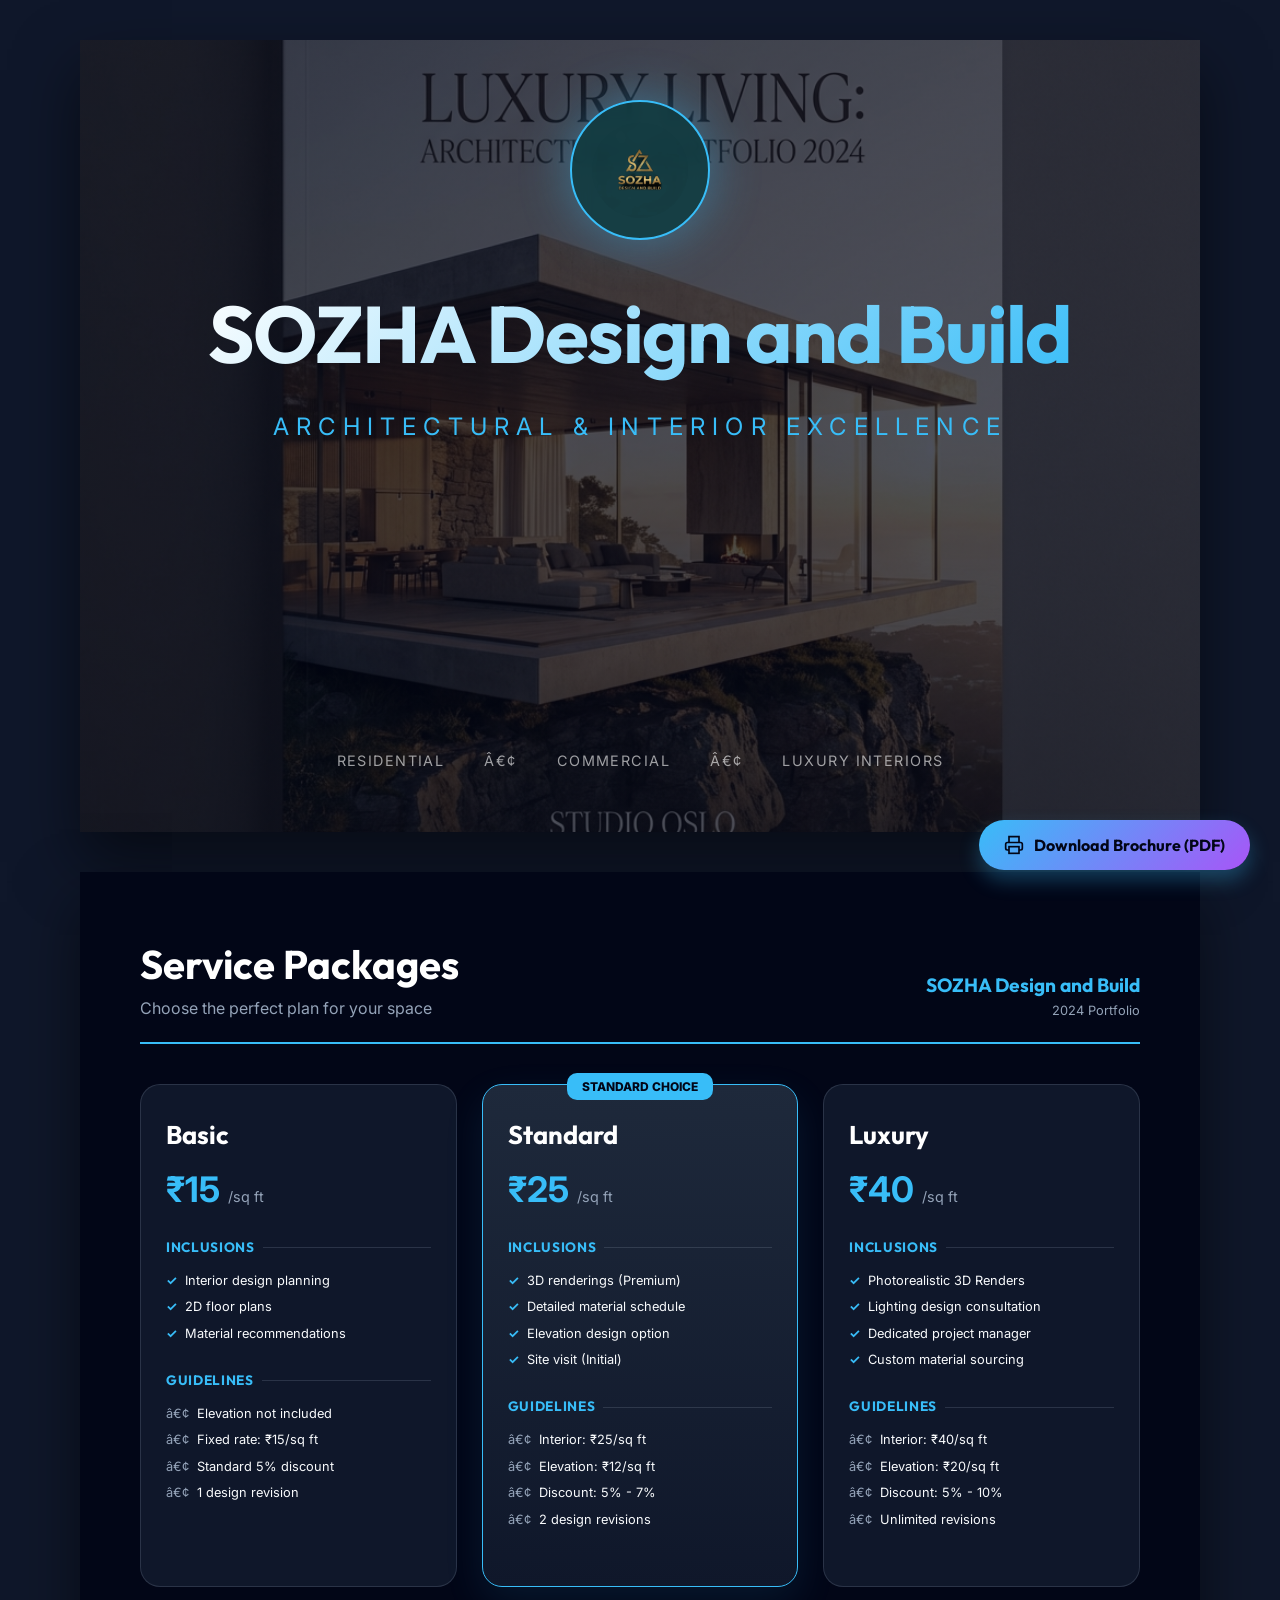
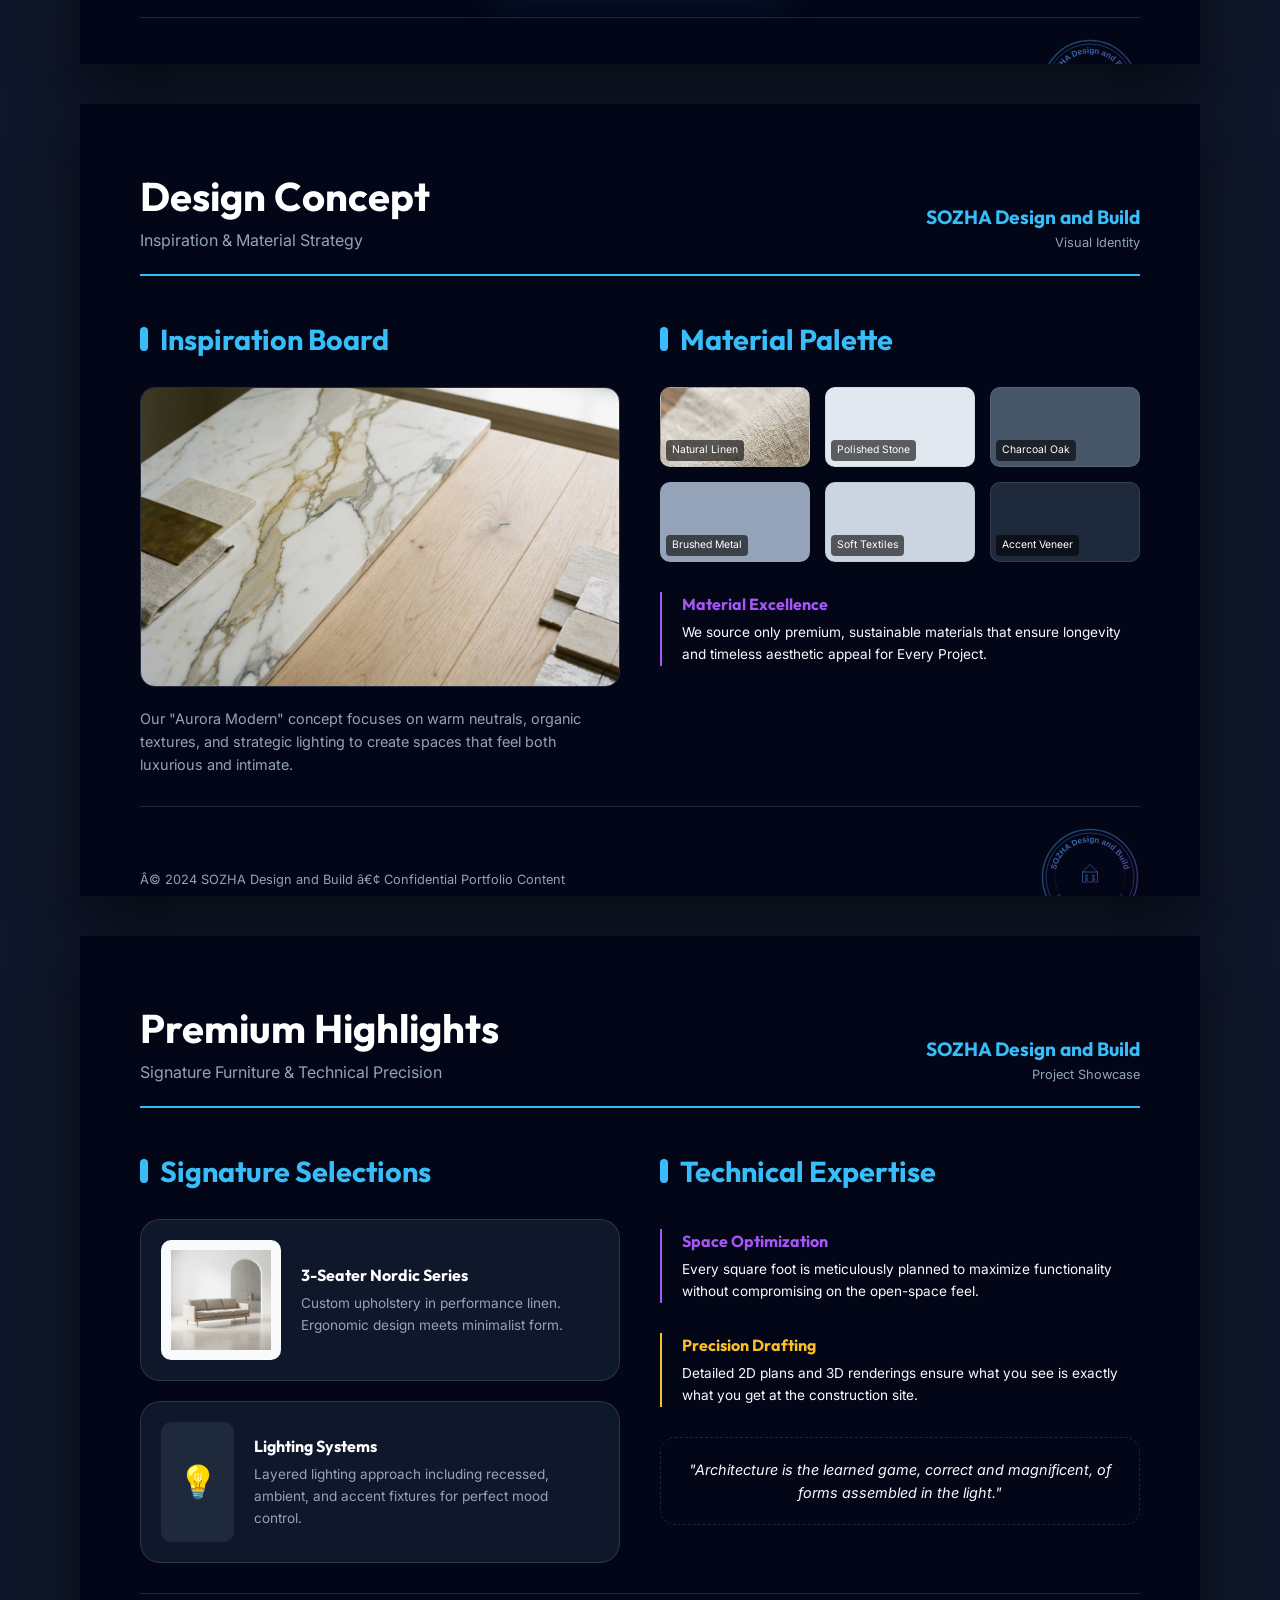
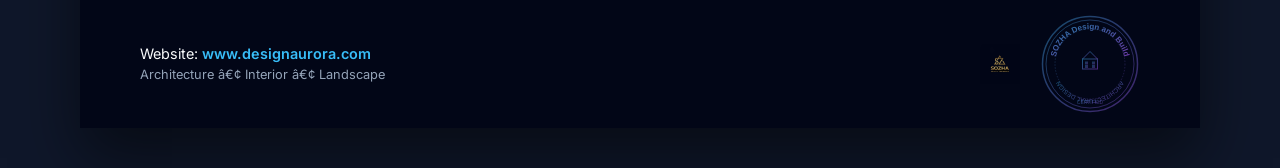
==== commit e06eef8d: "Add files via upload" ====
--- a/brochure.html
+++ b/brochure.html
@@ -234,7 +234,7 @@
         }
 
         .features-list li::before {
-            content: 'âœ“';
+            content: '✓';
             color: var(--primary);
             font-weight: 700;
         }
@@ -458,7 +458,7 @@
 <body>
     <!-- Page 1: Cover -->
     <div class="page cover-page">
-        <img src="logo.jpeg" alt="SOZHA Design and Build" class="cover-logo">
+        <img src="logo.png" alt="SOZHA Design and Build" class="cover-logo">
         <h1 class="cover-title">SOZHA Design and Build</h1>
         <p class="cover-subtitle">Architectural & Interior Excellence</p>
 
@@ -488,7 +488,7 @@
             <!-- Basic Package -->
             <div class="package-card">
                 <h2 class="package-name">Basic</h2>
-                <div class="package-price">â‚¹15 <span>/sq ft</span></div>
+                <div class="package-price">₹15 <span>/sq ft</span></div>
 
                 <h3 class="section-title">Inclusions</h3>
                 <ul class="features-list">
@@ -500,7 +500,7 @@
                 <h3 class="section-title">Guidelines</h3>
                 <ul class="rules-list">
                     <li>Elevation not included</li>
-                    <li>Fixed rate: â‚¹15/sq ft</li>
+                    <li>Fixed rate: ₹15/sq ft</li>
                     <li>Standard 5% discount</li>
                     <li>1 design revision</li>
                 </ul>
@@ -510,7 +510,7 @@
             <div class="package-card featured">
                 <div class="package-badge">Standard Choice</div>
                 <h2 class="package-name">Standard</h2>
-                <div class="package-price">â‚¹25 <span>/sq ft</span></div>
+                <div class="package-price">₹25 <span>/sq ft</span></div>
 
                 <h3 class="section-title">Inclusions</h3>
                 <ul class="features-list">
@@ -522,8 +522,8 @@
 
                 <h3 class="section-title">Guidelines</h3>
                 <ul class="rules-list">
-                    <li>Interior: â‚¹25/sq ft</li>
-                    <li>Elevation: â‚¹12/sq ft</li>
+                    <li>Interior: ₹25/sq ft</li>
+                    <li>Elevation: ₹12/sq ft</li>
                     <li>Discount: 5% - 7%</li>
                     <li>2 design revisions</li>
                 </ul>
@@ -532,7 +532,7 @@
             <!-- Luxury Package -->
             <div class="package-card">
                 <h2 class="package-name">Luxury</h2>
-                <div class="package-price">â‚¹40 <span>/sq ft</span></div>
+                <div class="package-price">₹40 <span>/sq ft</span></div>
 
                 <h3 class="section-title">Inclusions</h3>
                 <ul class="features-list">
@@ -544,8 +544,8 @@
 
                 <h3 class="section-title">Guidelines</h3>
                 <ul class="rules-list">
-                    <li>Interior: â‚¹40/sq ft</li>
-                    <li>Elevation: â‚¹20/sq ft</li>
+                    <li>Interior: ₹40/sq ft</li>
+                    <li>Elevation: ₹20/sq ft</li>
                     <li>Discount: 5% - 10%</li>
                     <li>Unlimited revisions</li>
                 </ul>
@@ -655,7 +655,7 @@
                 <div class="furniture-display">
                     <div class="furniture-img"
                         style="display: flex; align-items: center; justify-content: center; background: #1e293b; color: var(--primary);">
-                        <span style="font-size: 2rem;">ðŸ’¡</span>
+                        <span style="font-size: 2rem;">💡</span>
                     </div>
                     <div class="furniture-info">
                         <h4>Lighting Systems</h4>
@@ -692,7 +692,7 @@
                 <p style="color: var(--text-soft); font-size: 0.8rem;">Architecture â€¢ Interior â€¢ Landscape</p>
             </div>
             <div style="display: flex; align-items: center; gap: 20px;">
-                <img src="logo.jpeg" alt="SOZHA Design and Build" style="width: 40px;">
+                <img src="logo.png" alt="SOZHA Design and Build" style="width: 40px;">
                 <img src="stamp.svg" alt="Official Stamp" class="stamp">
             </div>
         </footer>
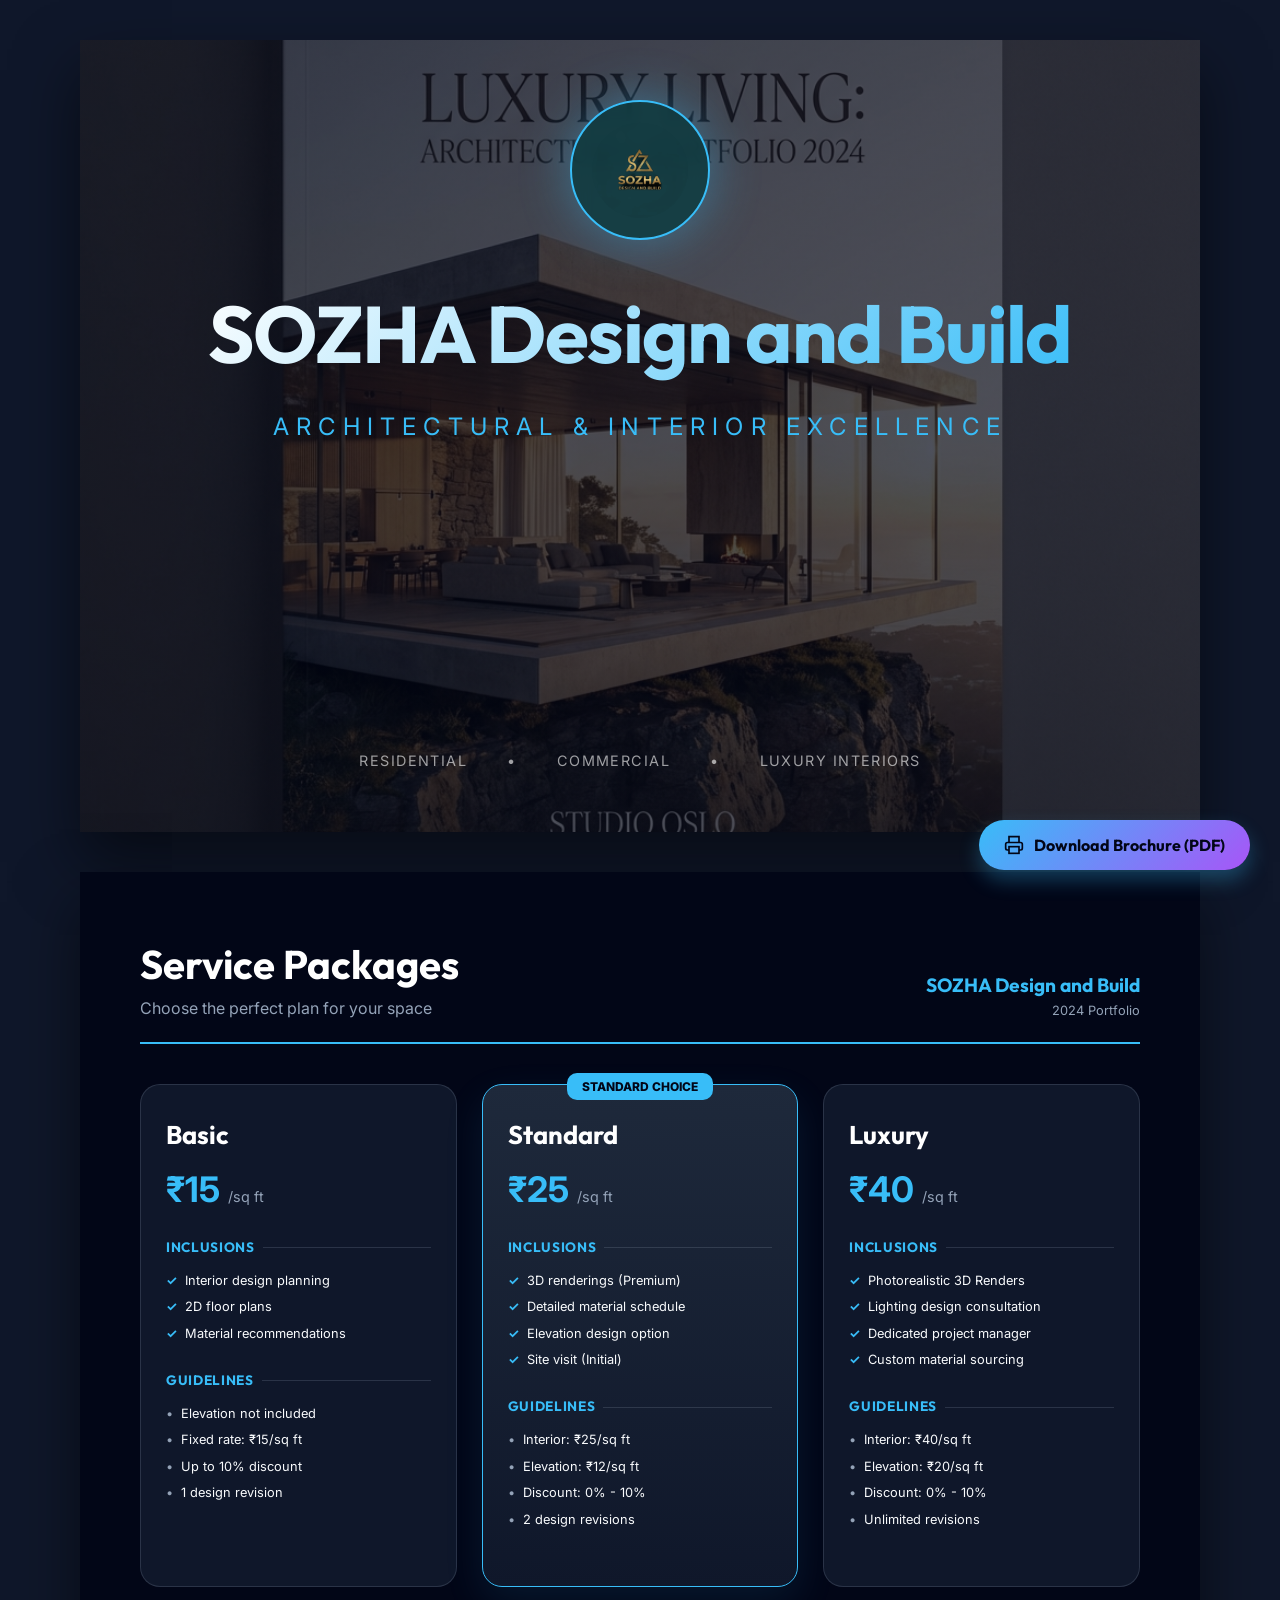
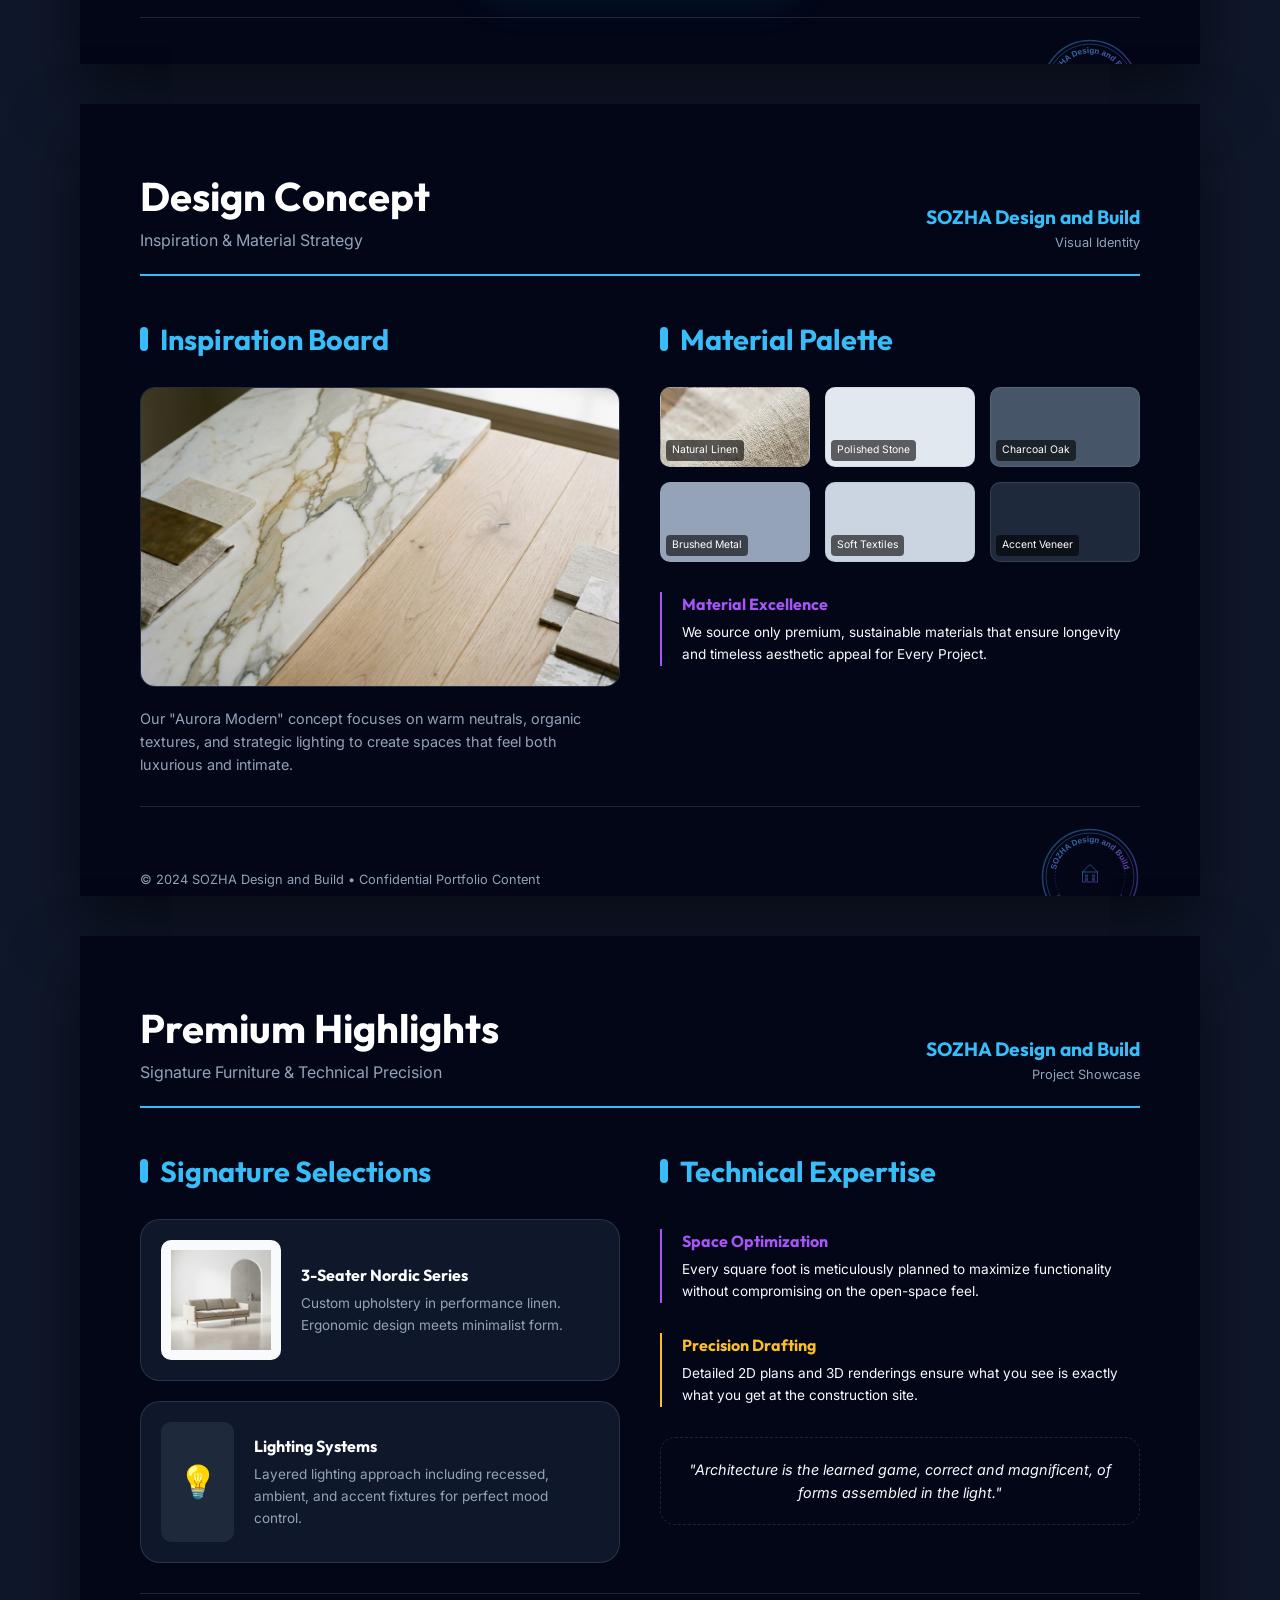
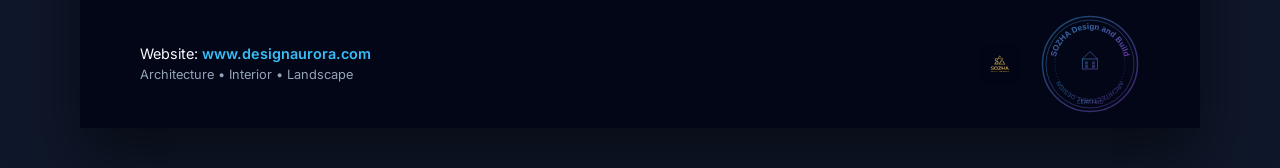
==== commit 7838324f: "Add files via upload" ====
--- a/brochure.html
+++ b/brochure.html
@@ -240,7 +240,7 @@
         }
 
         .rules-list li::before {
-            content: 'â€¢';
+            content: '•';
             color: var(--text-soft);
         }
 
@@ -464,9 +464,9 @@
 
         <div class="cover-footer">
             <span>Residential</span>
-            <span>â€¢</span>
+            <span>•</span>
             <span>Commercial</span>
-            <span>â€¢</span>
+            <span>•</span>
             <span>Luxury Interiors</span>
         </div>
     </div>
@@ -501,7 +501,7 @@
                 <ul class="rules-list">
                     <li>Elevation not included</li>
                     <li>Fixed rate: ₹15/sq ft</li>
-                    <li>Standard 5% discount</li>
+                    <li>Up to 10% discount</li>
                     <li>1 design revision</li>
                 </ul>
             </div>
@@ -524,7 +524,7 @@
                 <ul class="rules-list">
                     <li>Interior: ₹25/sq ft</li>
                     <li>Elevation: ₹12/sq ft</li>
-                    <li>Discount: 5% - 7%</li>
+                    <li>Discount: 0% - 10%</li>
                     <li>2 design revisions</li>
                 </ul>
             </div>
@@ -546,7 +546,7 @@
                 <ul class="rules-list">
                     <li>Interior: ₹40/sq ft</li>
                     <li>Elevation: ₹20/sq ft</li>
-                    <li>Discount: 5% - 10%</li>
+                    <li>Discount: 0% - 10%</li>
                     <li>Unlimited revisions</li>
                 </ul>
             </div>
@@ -620,7 +620,8 @@
 
         <footer class="footer-info">
             <div class="contact-details">
-                <p style="color: var(--text-soft); font-size: 0.8rem;">Â© 2024 SOZHA Design and Build â€¢ Confidential Portfolio
+                <p style="color: var(--text-soft); font-size: 0.8rem;">© 2024 SOZHA Design and Build • Confidential
+                    Portfolio
                     Content</p>
             </div>
             <div>
@@ -689,7 +690,7 @@
         <footer class="footer-info">
             <div class="contact-details">
                 <p>Website: <span class="contact-email">www.designaurora.com</span></p>
-                <p style="color: var(--text-soft); font-size: 0.8rem;">Architecture â€¢ Interior â€¢ Landscape</p>
+                <p style="color: var(--text-soft); font-size: 0.8rem;">Architecture • Interior • Landscape</p>
             </div>
             <div style="display: flex; align-items: center; gap: 20px;">
                 <img src="logo.png" alt="SOZHA Design and Build" style="width: 40px;">
